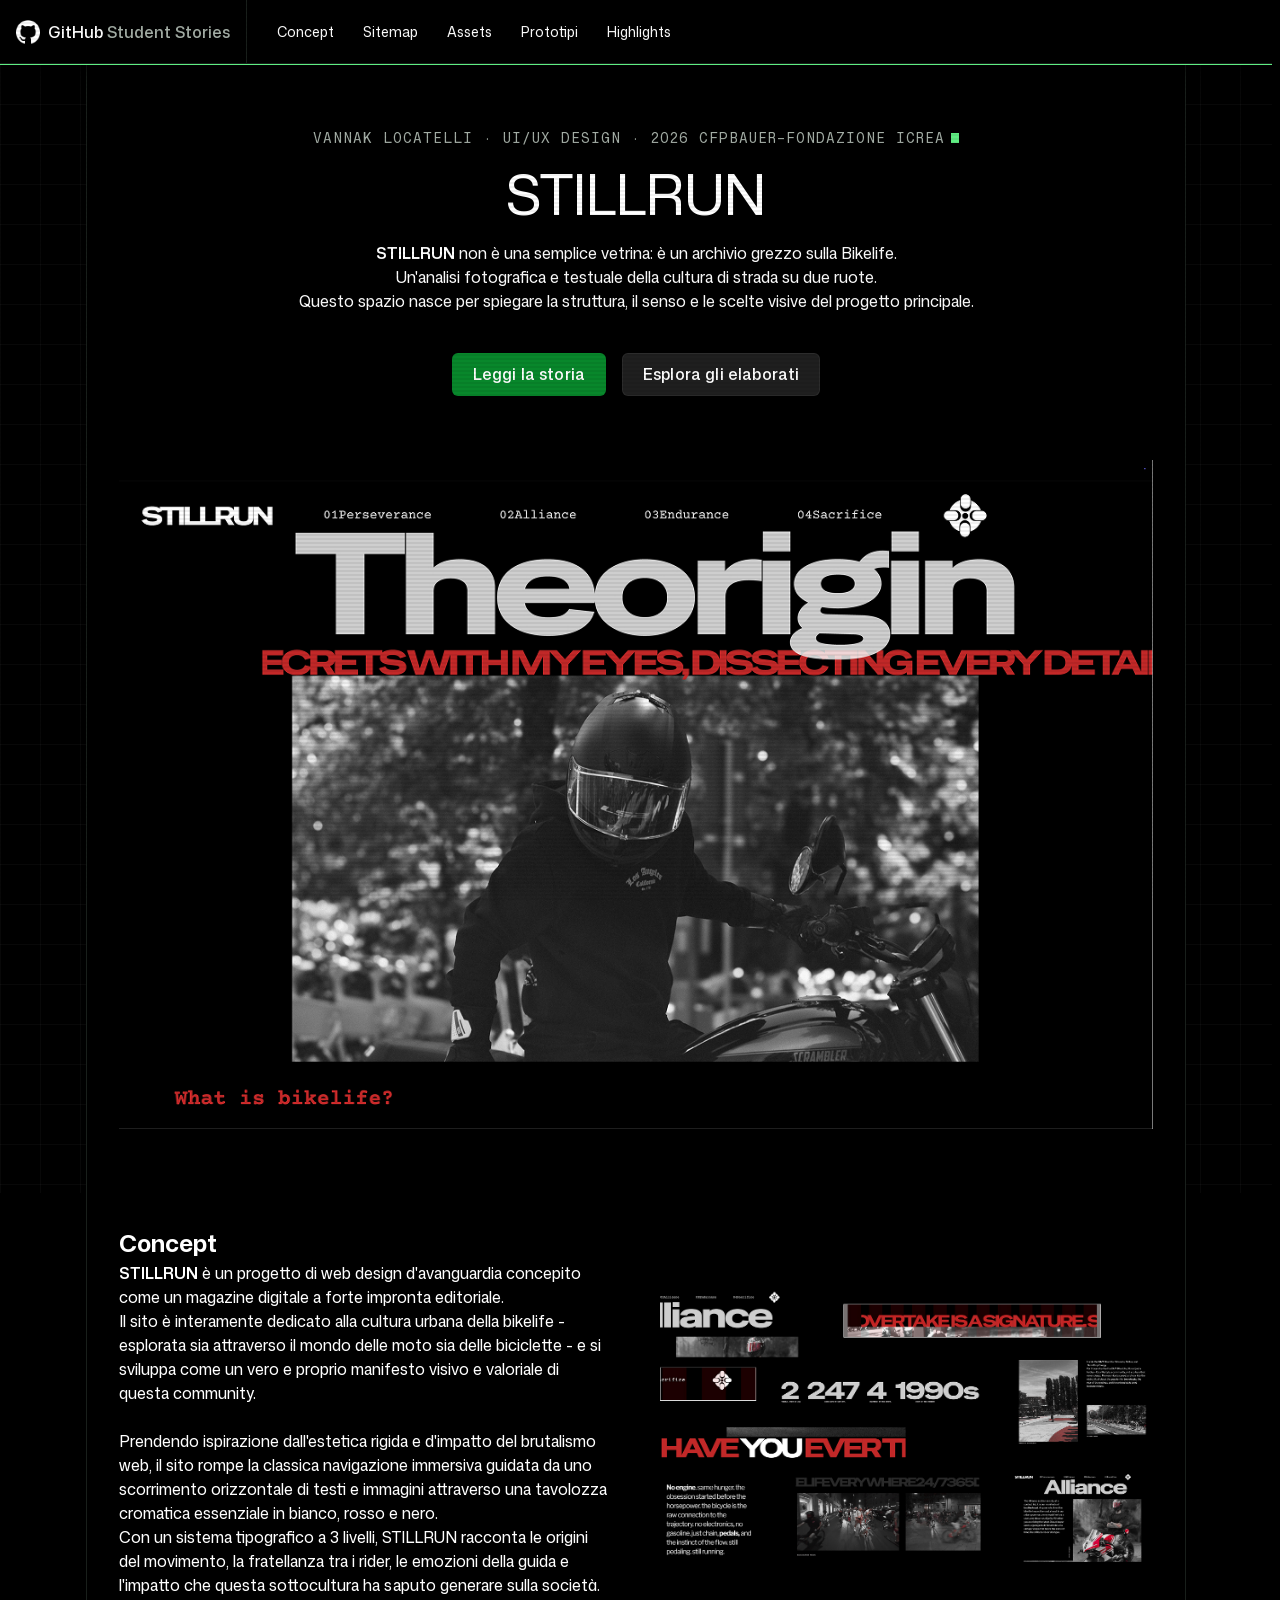
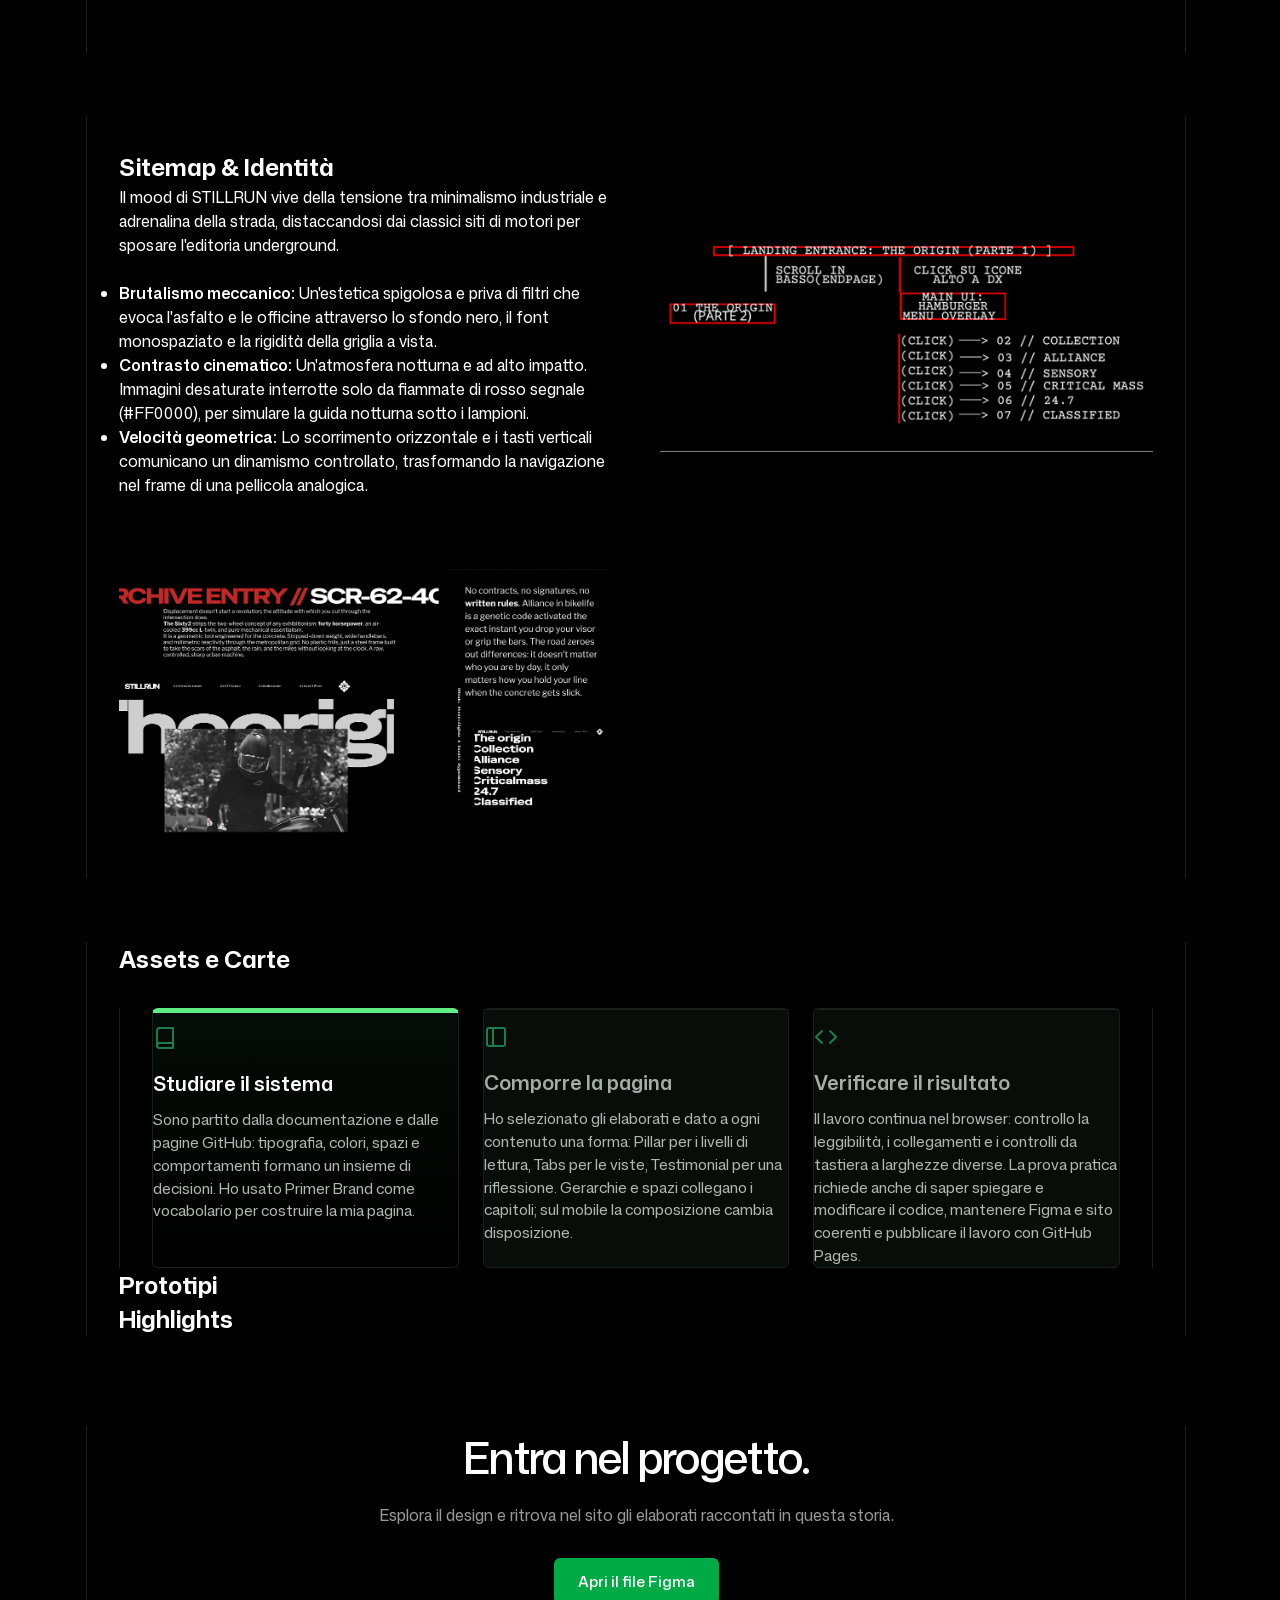
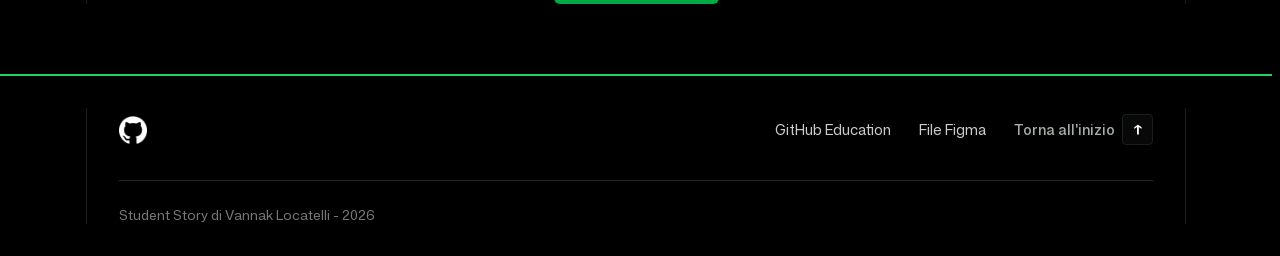
==== index.html @ e5fbf460 "14 ottobre 23:15" ====
<!doctype html>
<html lang="it">

<head>
  <meta charset="UTF-8" />
  <meta name="viewport" content="width=device-width, initial-scale=1" />
  <title>Prova Pratica Vannak Locatelli</title>
  <link rel="stylesheet" href="style.css">
  
  <!-- IL JS DEVE AVERE defer -->
  <script src="script.js" defer></script>
</head>

<body>
  <a class="skip-link" href="#top">Vai al contenuto</a>

  <header class="navigation">
    <div class="navigation-content">
      <div class="navigation-brand">
        <a class="navigation-logo" href="https://github.com/education" aria-label="GitHub Education">
          <span class="navigation-back-arrow" aria-hidden="true">‹</span>
          <img src="assets/images/github-white-icon.png.webp" width="24" height="24" alt="" />
        </a>
        <a class="navigation-title" href="#top">GitHub <span>Student Stories</span></a>
      </div>
      <div class="navigation-menu">
        <button class="navigation-toggle" type="button" aria-label="Menu dei capitoli" popovertarget="navigation-panel">
          <img class="navigation-icon navigation-icon-open" src="assets/images/menu.svg" width="16" height="16" alt="" aria-hidden="true" />
          <img class="navigation-icon navigation-icon-close" src="assets/images/close.svg" width="16" height="16" alt="" aria-hidden="true" />
          <span class="navigation-label">Menu dei capitoli</span>
        </button>
        <nav id="navigation-panel" class="navigation-panel" popover="auto" aria-label="Capitoli della storia">
          <ul class="navigation-list">
            <li><a href="#concept"><span>Concept</span></a></li>
            <li><a href="#sitemap"><span>Sitemap</span></a></li>
            <li><a href="#assets"><span>Assets</span></a></li>
            <li><a href="#prototipi"><span>Prototipi</span></a></li>
            <li><a href="#highlights"><span>Highlights</span></a></li>
          </ul>
        </nav>
      </div>
    </div>
  </header>

  <main id="top" tabindex="-1">
    
    <!-- HERO SECTION STILLRUN -->
    <section class="hero">
      <div class="hero-content container">
        <p class="eyebrow">
          Vannak Locatelli · UI/UX Design · 2026 CFPBAUER-FONDAZIONE ICREA
          <svg class="eyebrow-cursor" width="8" height="10" viewBox="0 0 8 10" fill="none" xmlns="http://www.w3.org/2000/svg">
            <rect width="8" height="10" fill="#5FED83" />
          </svg>
        </p>
        <h1 class="heading heading-size-1">STILLRUN</h1>
        
        <div class="hero-text">
          <p class="text text-size-200">
            <strong>STILLRUN</strong> non è una semplice vetrina: è un archivio grezzo sulla Bikelife.
          </p>
          <p class="text text-size-200">
            Un'analisi fotografica e testuale della cultura di strada su due ruote.
          </p>
          <p class="text text-size-200">
            Questo spazio nasce per spiegare la struttura, il senso e le scelte visive del progetto principale.
          </p>
        </div>

        <div class="button-group">
          <a href="#concept" class="button button-primary">Leggi la storia</a>
          <a href="#assets" class="button button-secondary">Esplora gli elaborati</a>
        </div>

        <img class="hero-image" src="assets/images/Screenshot 2026-09-30 alle 09.47.18 (2) 1.jpg" alt="screenshot desktop della home di STILLRUN">
      </div>
    </section>

    <!-- CAPITOLO 1: CONCEPT -->
    <section id="concept" class="chapters container">
      <div>
        <h2>Concept</h2>
        <p class="hero-text text text-size-150">
          <strong>STILLRUN</strong> è un progetto di web design d'avanguardia concepito come un magazine digitale a forte impronta editoriale.<br>
          Il sito è interamente dedicato alla cultura urbana della bikelife - esplorata sia attraverso il mondo delle moto sia delle biciclette - e si sviluppa come un vero e proprio manifesto visivo e valoriale di questa community.
        </p>
        <p class="hero-text text text-size-150">
          Prendendo ispirazione dall'estetica rigida e d'impatto del brutalismo web, il sito rompe la classica navigazione immersiva guidata da uno scorrimento orizzontale di testi e immagini attraverso una tavolozza cromatica essenziale in bianco, rosso e nero.<br>
          Con un sistema tipografico a 3 livelli, STILLRUN racconta le origini del movimento, la fratellanza tra i rider, le emozioni della guida e l'impatto che questa sottocultura ha saputo generare sulla società.
        </p>
      </div>
      <img class="hero-image" src="assets/images/Component 2.jpg" alt="Componente Concept">
    </section>

    <!-- CAPITOLO 2: SITEMAP -->
    <section id="sitemap" class="chapters container">
      <div>
        <h2>Sitemap & Identità</h2>
        <p class="hero-text text text-size-150">
          Il mood di STILLRUN vive della tensione tra minimalismo industriale e adrenalina della strada, distaccandosi dai classici siti di motori per sposare l'editoria underground.
        </p>
        
        <ul class="lista-punti hero-text text text-size-150">
          <li>
            <strong>Brutalismo meccanico:</strong> Un'estetica spigolosa e priva di filtri che evoca l'asfalto e le officine attraverso lo sfondo nero, il font monospaziato e la rigidità della griglia a vista.
          </li>
          <li>
            <strong>Contrasto cinematico:</strong> Un'atmosfera notturna e ad alto impatto. Immagini desaturate interrotte solo da fiammate di rosso segnale (#FF0000), per simulare la guida notturna sotto i lampioni.
          </li>
          <li>
            <strong>Velocità geometrica:</strong> Lo scorrimento orizzontale e i tasti verticali comunicano un dinamismo controllato, trasformando la navigazione nel frame di una pellicola analogica.
          </li>
        </ul>
      </div>
      <img class="hero-image" src="assets/images/Component 7 1.jpg" alt="Componente 7">
      <img class="hero-image" src="assets/images/Component 5.jpg" alt="Componente 5">
    </section>

    <!-- CAPITOLO 3: ASSETS -->
    <section id="assets" class="container">
      <h2>Assets e Carte</h2>
      <div class="cards-grid">
        
        <article class="card card-active">
          <div class="card-top-line"></div>
          <div class="card-icon">
            <svg width="24" height="24" viewBox="0 0 24 24" fill="none" stroke="currentColor" stroke-width="2" stroke-linecap="round" stroke-linejoin="round">
              <path d="M4 19.5A2.5 2.5 0 0 1 6.5 17H20"></path>
              <path d="M6.5 2H20v20H6.5A2.5 2.5 0 0 1 4 19.5v-15A2.5 2.5 0 0 1 6.5 2z"></path>
            </svg>
          </div>
          <h3 class="card-title">Studiare il sistema</h3>
          <p class="card-text">
            Sono partito dalla documentazione e dalle pagine GitHub: tipografia, colori, spazi e comportamenti formano un insieme di decisioni. Ho usato Primer Brand come vocabolario per costruire la mia pagina.
          </p>
        </article>

        <article class="card">
          <div class="card-top-line"></div>
          <div class="card-icon">
            <svg width="24" height="24" viewBox="0 0 24 24" fill="none" stroke="currentColor" stroke-width="2" stroke-linecap="round" stroke-linejoin="round">
              <rect x="3" y="3" width="18" height="18" rx="2" ry="2"></rect>
              <line x1="9" y1="3" x2="9" y2="21"></line>
            </svg>
          </div>
          <h3 class="card-title">Comporre la pagina</h3>
          <p class="card-text">
            Ho selezionato gli elaborati e dato a ogni contenuto una forma: Pillar per i livelli di lettura, Tabs per le viste, Testimonial per una riflessione. Gerarchie e spazi collegano i capitoli; sul mobile la composizione cambia disposizione.
          </p>
        </article>

        <article class="card">
          <div class="card-top-line"></div>
          <div class="card-icon">
            <svg width="24" height="24" viewBox="0 0 24 24" fill="none" stroke="currentColor" stroke-width="2" stroke-linecap="round" stroke-linejoin="round">
              <polyline points="16 18 22 12 16 6"></polyline>
              <polyline points="8 6 2 12 8 18"></polyline>
            </svg>
          </div>
          <h3 class="card-title">Verificare il risultato</h3>
          <p class="card-text">
            Il lavoro continua nel browser: controllo la leggibilità, i collegamenti e i controlli da tastiera a larghezze diverse. La prova pratica richiede anche di saper spiegare e modificare il codice, mantenere Figma e sito coerenti e pubblicare il lavoro con GitHub Pages.
          </p>
        </article>

      </div>
    </section>

    <!-- CAPITOLO 4: PROTOTIPI -->
    <section id="prototipi" class="container">
      <h2>Prototipi</h2>
    </section>

    <!-- CAPITOLO 5: HIGHLIGHTS -->
    <section id="highlights" class="container">
      <h2>Highlights</h2>
    </section>

  </main>

  <!-- FOOTER PERFETTAMENTE CHIUSO E ISOLATO -->
  <footer>
    <div class="footer-cta">
      <div class="container">
        <h2 class="footer-title">Entra nel progetto.</h2>
        <p class="footer-subtitle">
          Esplora il design e ritrova nel sito gli elaborati raccontati in questa storia.
        </p>
        <a href="https://www.figma.com/proto/sFlde48P5YhAInU2dSzeS0/MORGANTI-UX-UI?node-id=820-503&t=zGFscXm33Yujxi1F-1&scaling=scale-down-width&content-scaling=fixed&page-id=820%3A502" target="_blank" rel="noopener noreferrer" class="button-figma">Apri il file Figma</a>
      </div>
    </div>

    <div class="footer-bottom">
      <div class="container">
        <div class="footer-main-row">
          <div class="footer-brand">
            <a href="https://github.com/education" aria-label="GitHub Education">
              <img src="assets/images/github-white-icon.png.webp" width="28" height="28" alt="GitHub Logo" />
            </a>
          </div>
          
          <nav class="footer-nav" aria-label="Link del footer">
            <a href="https://github.com/education" class="footer-link">GitHub Education</a>
            <a href="https://www.figma.com/proto/sFlde48P5YhAInU2dSzeS0/MORGANTI-UX-UI" target="_blank" rel="noopener noreferrer" class="footer-link">File Figma</a>
            <a href="#top" class="footer-back-to-top">
              <span>Torna all'inizio</span>
              <span class="arrow-box" aria-hidden="true">↑</span>
            </a>
          </nav>
        </div>

        <div class="footer-credits">
          <p>Student Story di Vannak Locatelli - 2026</p>
        </div>
      </div>
    </div>
  </footer>

</body>

</html>
---- style.css ----
* {
   * {
  margin: 0;
  padding: 0;
  box-sizing: border-box;
}

/* 2. Sfondo nero a TUTTO lo schermo */
html, body {
  width: 100%;
  min-height: 100vh;
  background-color: #000000 !important;
  color: #ffffff;
  overflow-x: hidden;
}

/* 3. Centratura del blocco del sito */
.container, main, .site-wrapper {
  max-width: 1200px;
  width: 100%;
  margin-left: auto !important;
  margin-right: auto !important;
  padding-left: 1.5rem;
  padding-right: 1.5rem;
  background-color: #000000;
}
}

img {
    display: inline-block;
    max-width: 100%;
}

@font-face {
  font-family: "Mona Sans";
  src: url("assets/fonts/mona-sans.woff2") format("woff2");
  font-weight: 200 900;
  font-display: swap;
  font-feature-settings: "liga" 0;
}
@font-face {
  font-family: "Mona Sans Mono";
  src: url("assets/fonts/mona-sans-mono.woff2") format("woff2");
  font-weight: 200 900;
  font-display: swap;
  font-feature-settings: "liga" 0;
}

:root {
    --font-body: "Mona Sans";
    --font-mono: "Mona Sans Mono";
    --color-black: #000;
    --color-white: #fff;
    --color-muted: #A4AEA6;
    --color-border-muted: #191F1B;
    --color-cursor: #5FED83;
    --color-button-primary-bg: #08872B;
    --color-button-secondary-bg: rgba(255, 255, 255, 0.12);
    --color-button-secondary-border: rgba(255, 255, 255, 0.06);
    --color-focus: #3094ff;
    --container-width: 1280px;
    --spacing-64: 64px;
    --heading-1-font-size: 56px;
    --heading-1-line-height: 1.1;
    --eyebrow-font-size: 14px;
    --text-200-font-size: 16px;
    --text-200-line-height: 1.5;
    --text-100-font-size: 0.875em;
    --text-100-line-height: 1.5;
    --font-weight-medium: 500;
    --font-weight-semibold: 550;
    --border-width: 1px;
    --focus-outline-width: 0.25em;
    --focus-outline-offset: 0.125em;
    --radius-control: 0.375em;
    --radius-pill: 100em;
    --layer-navigation: 90;
    --layer-skip-link: 100;
}

@media (max-width: 640px) {
    :root {
        --heading-1-font-size: 36px;
    }
}

body {
    font-family: var(--font-body);
    -webkit-font-smoothing: antialiased;
}

.hero {
    --hero-text-max-width: 600px;
    --hero-content-gap: 1em;

    background: var(--color-black);
    color: var(--color-white);
    text-align: center;
}

.container {
    max-width: var(--container-width);
    margin-left: auto;
    margin-right: auto;
}

.hero-content {
    padding: var(--spacing-64);
    border-left: 1px solid var(--color-border-muted);
    border-right: 1px solid var(--color-border-muted);
    display: flex;
    flex-direction: column;
    align-items: center;
    gap: var(--hero-content-gap);
}

.eyebrow {
    font-size: var(--eyebrow-font-size);
    font-family: var(--font-mono);
    text-transform: uppercase;
    letter-spacing: 1px;
    color: var(--color-muted);
    display: flex;
    justify-content: center;
    align-items: center;
    gap: 0.42em;
}

.eyebrow-cursor rect {
    fill: var(--color-cursor);
}

.heading {
    font-weight: 400;
}

.heading-size-1 {
    font-size: var(--heading-1-font-size);
    line-height: var(--heading-1-line-height);
}

.text-size-200 {
    font-size: var(--text-200-font-size);
    line-height: var(--text-200-line-height);
}

.hero-text {
    max-width: var(--hero-text-max-width);
}

.button-group {
    display: flex;
    gap: 1em;
}

.hero-image {
    margin-top: calc(64px - var(--hero-content-gap));
}

.button {
    text-decoration: none;
    color: inherit;
    border: 1px solid;
    padding: 0.6em 1.25em;
    font-weight: 500;
    letter-spacing: 0.16px;
    border-radius: 0.375em;
    transition: background-color 300ms ease-in-out;
}

.button-primary {
    background-color: var(--color-button-primary-bg);
    border-color: transparent;
}

.button-primary:hover {
    background-color: color-mix(in srgb, var(--color-button-primary-bg),#000 16%);
}

.button-secondary {
     background-color: var(--color-button-secondary-bg);
     border-color: var(--color-button-secondary-border);
}

.button-secondary:hover {
    background-color: color-mix(in srgb, var(--color-button-secondary-bg),#fff 6%);
}

.button:focus-visible {
    outline: 4px solid var(--color-focus);
    outline-offset: 2px;
}

[hidden] {
    display: none !important;
}

.skip-link {
    --skip-link-offset-inline: 1em;
    --skip-link-offset-block: 0.5em;
    --skip-link-padding: 0.375em 1.25em;

    position: absolute;
    top: var(--skip-link-offset-block);
    left: var(--skip-link-offset-inline);
    z-index: var(--layer-skip-link);
    padding: var(--skip-link-padding);
    border-radius: var(--radius-control);
    background: var(--color-button-primary-bg);
    color: var(--color-white);
    transform: translateY(calc(-100% - var(--skip-link-offset-block)));
}

.skip-link:focus {
    transform: none;
    outline: var(--focus-outline-width) solid var(--color-focus);
    outline-offset: var(--focus-outline-offset);
}

.navigation {
    --navigation-height: 3.5em;
    --navigation-logo-size: 1.5em;
    --navigation-logo-margin-start: 1em;
    --navigation-logo-margin-end: 0.5em;
    --navigation-brand-padding-end: 1em;
    --navigation-back-arrow-font-size: 1.75em;
    --navigation-back-arrow-line-height: 1;
    --navigation-back-arrow-offset: -0.75em;
    --navigation-title-font-size: var(--text-100-font-size);
    --navigation-title-line-height: var(--text-100-line-height);
    --navigation-link-font-size: var(--text-100-font-size);
    --navigation-link-padding: 1em;
    --navigation-link-hover-background: #151D17;
    --navigation-toggle-font-size: 1em;
    --navigation-toggle-width: 3em;
    --navigation-toggle-padding: 0.25em 0.75em;
    --navigation-toggle-open-background: #090D0A;
    --navigation-icon-size: 1em;
    --navigation-reveal-duration: 0.5s;
    --navigation-reveal-easing: ease;
    --navigation-reveal-offset: -1.25em;

    position: relative;
    z-index: var(--layer-navigation);
    font-size: var(--text-200-font-size);
    line-height: var(--text-200-line-height);
    color: var(--color-white);
    background: var(--color-black);
    border-bottom: var(--border-width) solid var(--color-border-muted);
}

.navigation a {
    color: inherit;
}

.navigation a:focus-visible, .navigation button:focus-visible {
    outline: var(--focus-outline-width) solid var(--color-focus);
    outline-offset: var(--focus-outline-offset);
}

.navigation::after {
    content: "";
    position: absolute;
    top: calc(100% + var(--border-width));
    left: 0;
    right: 0;
    height: var(--border-width);
    background: var(--color-cursor);
    pointer-events: none;
}

.navigation-content {
    display: flex;
    flex-wrap: wrap;
}

.navigation-brand {
    display: flex;
    align-items: center;
    height: calc(var(--navigation-height) - var(--border-width));
    flex-shrink: 0;
}

.navigation-logo {
    display: flex;
    position: relative;
    margin-left: var(--navigation-logo-margin-start);
    margin-right: var(--navigation-logo-margin-end);
}

.navigation-logo img {
    display: block;
    width: var(--navigation-logo-size);
    height: var(--navigation-logo-size);
}

.navigation-back-arrow {
    position: absolute;
    top: 50%;
    left: var(--navigation-back-arrow-offset);
    transform: translateY(-50%);
    opacity: 0;
    color: var(--color-muted);
    font-size: var(--navigation-back-arrow-font-size);
    line-height: var(--navigation-back-arrow-line-height);
}

.navigation-logo:hover .navigation-back-arrow {
    opacity: 1;
}

.navigation-title {
    text-decoration: none;
    font-size: var(--navigation-title-font-size);
    font-weight: var(--font-weight-medium);
    line-height: var(--navigation-title-line-height);
}

.navigation-title span {
    color: var(--color-muted);
}

.navigation-menu {
    width: 100%;
}

.navigation-list {
    list-style: none;
    margin: 0;
    padding: 0;
}

.navigation-list a {
    display: flex;
    align-items: center;
    padding: var(--navigation-link-padding);
    font-size: var(--navigation-link-font-size);
    line-height: var(--text-100-line-height);
    text-decoration: none;
}

.navigation-list a:hover {
    color: var(--color-white);
}

/* Il layout "compatto" dipende se l'attributo popover è presente (su desktop viene rimosso via JS) */
.navigation:has(.navigation-panel[popover]) {
    height: var(--navigation-height);
}

.navigation:has(.navigation-panel[popover]) .navigation-content {
    height: 100%;
    flex-wrap: nowrap;
}

.navigation-menu:has(.navigation-panel[popover]) {
    width: auto;
    margin-left: auto;
}

.navigation-toggle {
    anchor-name: --navigation-toggle;
    display: flex;
    align-items: center;
    justify-content: center;
    width: var(--navigation-toggle-width);
    height: 100%;
    padding: var(--navigation-toggle-padding);
    font-family: inherit;
    font-size: var(--navigation-toggle-font-size);
    line-height: var(--text-100-line-height);
    cursor: pointer;
    border: 0;
    border-left: var(--border-width) solid var(--color-border-muted);
    background: transparent;
    color: var(--color-white);
}

.navigation-icon {
    display: block;
    width: var(--navigation-icon-size);
    height: var(--navigation-icon-size);
    flex-shrink: 0;
}

.navigation-icon-close {
    display: none;
}

.navigation-label {
    display: none;
}

.navigation-panel[popover] {
    position: fixed;
    position-anchor: --navigation-toggle;
    inset: auto;
    top: calc(anchor(bottom) + var(--border-width));
    left: 0;
    width: 100%;
    margin: 0;
    padding: 0;
    border: 0;
    color: var(--color-white);
    background: var(--color-black);
    max-height: calc(100dvh - var(--navigation-height));
    overflow-y: auto;
}

.navigation-menu:has(:popover-open) .navigation-toggle {
    background: var(--navigation-toggle-open-background);
}

.navigation-menu:has(:popover-open) .navigation-icon-open {
    display: none;
}

.navigation-menu:has(:popover-open) .navigation-icon-close {
    display: block;
}

.navigation-toggle:focus-visible {
    outline-offset: calc(-1 * var(--focus-outline-offset));
}

@media (prefers-reduced-motion: no-preference) {
    .navigation-panel:popover-open {
        animation: reveal var(--navigation-reveal-duration) var(--navigation-reveal-easing);
    }
    @keyframes reveal {
        from {
            opacity: 0;
            transform: translateY(var(--navigation-reveal-offset));
        }
        to {
            opacity: 1;
            transform: translateY(0);
        }
    }
}

/* Su tablet cambia il layout, ma il popover resta attivo */
@media (min-width: 48rem) {
    .navigation {
        --navigation-height: 4em;
        --navigation-title-font-size: 1em;
        --navigation-title-line-height: 1;
        --navigation-toggle-font-size: var(--text-100-font-size);
        --navigation-toggle-min-width: 6em;
        --navigation-toggle-gap: 0.5em;
        --navigation-list-gap: 0.0625em;
        --navigation-list-padding: 0.5em 1em;
        --navigation-link-min-height: 2.5em;
        --navigation-link-padding: 0.5em 0.75em;
    }
    .navigation-brand {
        padding-right: var(--navigation-brand-padding-end);
        border-right: var(--border-width) solid var(--color-border-muted);
    }
    .navigation-menu:has(.navigation-panel[popover]) {
        position: relative;
    }
    .navigation-toggle {
        width: max-content;
        min-width: var(--navigation-toggle-min-width);
        gap: var(--navigation-toggle-gap);
        border-right: var(--border-width) solid var(--color-border-muted);
        font-weight: var(--font-weight-semibold);
    }
    .navigation-label {
        display: inline;
        white-space: nowrap;
    }
    .navigation-panel[popover] {
        left: auto;
        right: anchor(right);
        width: anchor-size(width);
        border: var(--border-width) solid var(--color-border-muted);
        border-top: 0;
    }
    .navigation-list {
        display: grid;
        gap: var(--navigation-list-gap);
        padding: var(--navigation-list-padding);
    }
    .navigation-list a {
        min-height: var(--navigation-link-min-height);
        color: var(--color-muted);
        border-radius: var(--radius-control);
    }
    .navigation-list a:hover, .navigation-list a:focus-visible {
        background: var(--navigation-link-hover-background);
    }
}

/* Su desktop JS rimuove popover e gli elementi si dispongono in linea */
@media (min-width: 63.25rem) {
    .navigation {
        --navigation-inline-list-padding: 0 0 0 1em;
        --navigation-inline-link-padding: 0 0.25em;
        --navigation-inline-label-padding: 0.25em 0.75em;
    }
    .navigation-content {
        flex-wrap: nowrap;
        height: calc(var(--navigation-height) - var(--border-width));
    }
    .navigation-menu:has(.navigation-panel:not([popover])) {
        width: auto;
        margin-left: 0;
    }
    .navigation-panel:not([popover]) {
        position: static;
        height: 100%;
        border: 0;
        overflow: visible;
    }
    .navigation-panel:not([popover]) .navigation-list {
        display: flex;
        height: 100%;
        gap: 0;
        padding: var(--navigation-inline-list-padding);
    }
    .navigation-panel:not([popover]) .navigation-list a {
        height: 100%;
        padding: var(--navigation-inline-link-padding);
    }
    .navigation-panel:not([popover]) .navigation-list a span {
        padding: var(--navigation-inline-label-padding);
        border-radius: var(--radius-pill);
    }
    .navigation-panel:not([popover]) .navigation-list a:hover, .navigation-panel:not([popover]) .navigation-list a:focus-visible {
        background: transparent;
    }
    .navigation-panel:not([popover]) .navigation-list a:hover span {
        background: var(--navigation-link-hover-background);
    }
    .navigation-panel:not([popover]) .navigation-list a:focus-visible {
        outline: none;
    }
    .navigation-panel:not([popover]) .navigation-list a:focus-visible span {
        outline: var(--focus-outline-width) solid var(--color-focus);
        outline-offset: var(--focus-outline-offset);
    }
}

/* Destinazioni provvisorie dei link, da completare/sostituire in base al vostro case study */
.chapters {
    --chapters-padding: 2em 1.5em;
    --chapters-section-min-height: 65vh;
    --chapters-section-padding-top: 2em;

    padding: var(--chapters-padding);
    color: var(--color-white);
    background: var(--color-black);
    line-height: var(--text-200-line-height);
}

.chapters section {
    min-height: var(--chapters-section-min-height);
    padding-top: var(--chapters-section-padding-top);
    border-top: var(--border-width) solid var(--color-border-muted);
}

.chapters a {
    color: inherit;
}

.footer-cta {
  background-color: #000000; /* Nero puro */
  text-align: center;
  padding: 90px 20px 70px 20px;
}

.footer-title {
  font-size: 2.75rem;
  font-weight: 500;
  color: #ffffff;
  margin: 0 0 16px 0;
  letter-spacing: -0.02em;
}

.footer-subtitle {
  font-size: 1rem;
  color: #999999;
  margin: 0 0 32px 0;
}

/* Bottone Verde Figma */
.button-figma {
  display: inline-block;
  background-color: #00aa45; /* Verde GitHub/Figma */
  color: #ffffff;
  padding: 12px 24px;
  border-radius: 6px;
  text-decoration: none;
  font-size: 0.95rem;
  font-weight: 500;
  transition: background-color 0.2s ease;
}

.button-figma:hover {
  background-color: #00c853;
}


/* --- PARTE INFERIORE (Sfondo Grigio Antracite) --- */
.footer-bottom {
  background-color: #121614; /* Grigio scuro antracite come nell'immagine */
  border-top: 2px solid #23d160; /* Sottile linea verde brillante in cima */
  padding: 32px 0;
}

/* Riga principale con Logo e Link */
.footer-main-row {
  display: flex;
  justify-content: space-between;
  align-items: center;
  padding-bottom: 28px;
}

.footer-brand img {
  display: block;
  filter: brightness(0) invert(1); /* Rende il logo GitHub bianco */
}

.footer-nav {
  display: flex;
  align-items: center;
  gap: 28px;
}

.footer-link {
  color: #cccccc;
  text-decoration: none;
  font-size: 0.9rem;
  transition: color 0.2s ease;
}

.footer-link:hover {
  color: #ffffff;
}

/* Tasto Torna all'inizio con riquadro freccia */
.footer-back-to-top {
  display: flex;
  align-items: center;
  gap: 10px;
  color: #ffffff;
  text-decoration: none;
  font-size: 0.9rem;
  font-weight: 500;
}

.arrow-box {
  display: inline-flex;
  align-items: center;
  justify-content: center;
  width: 36px;
  height: 36px;
  border: 1px solid #2a302c;
  border-radius: 6px;
  background-color: rgba(255, 255, 255, 0.03);
  color: #ffffff;
  font-size: 1.1rem;
  transition: border-color 0.2s ease, color 0.2s ease;
}

.footer-back-to-top:hover .arrow-box {
  border-color: #23d160;
  color: #23d160;
}

/* Linea divisoria e crediti */
.footer-credits {
  border-top: 1px solid #222825; /* Linea divisoria scura */
  padding-top: 24px;
}

.footer-credits p {
  margin: 0;
  color: #777777;
  font-size: 0.85rem;
}

.cards-section {
  max-width: 1158px;
  min-height: 251px;
  margin: 60px auto;
  padding: 0 20px;
  box-sizing: border-box;
}

.cards-grid {
  display: grid;
  grid-template-columns: repeat(3, 1fr);
  gap: 40px;
  height: 100%;
}

.card {
  display: flex;
  flex-direction: column;
  position: relative;
  background-color: transparent;
  padding-top: 16px;
}

.card-top-line {
  position: absolute;
  top: 0;
  left: 0;
  right: 0;
  height: 1px;
  background-color: #e1e4e8;
}

.card-active .card-top-line {
  height: 3px;
  background-color: #1b7c4d;
}

.card-icon {
  color: #1b7c4d;
  margin-bottom: 20px;
  display: flex;
  align-items: center;
}

.card-title {
  font-size: 1.25rem;
  font-weight: 600;
  color: #24292e;
  margin: 0 0 12px 0;
  line-height: 1.3;
}

.card:not(.card-active) .card-title {
  color: #586069;
}

.card-text {
  font-size: 0.95rem;
  line-height: 1.5;
  color: #6a737d;
  margin: 0;
}

@media (max-width: 850px) {
  .cards-grid {
    grid-template-columns: 1fr;
    gap: 32px;
  }
}

/* 1. Transizioni fluide su bottoni, schede e link */
.button, 
.button-primary, 
.button-secondary, 
.button-figma, 
.card, 
.footer-back-to-top, 
.navigation-list a {
  transition: transform 0.25s cubic-bezier(0.16, 1, 0.3, 1),
              background-color 0.25s ease,
              border-color 0.25s ease,
              box-shadow 0.25s ease !important;
}

/* 2. Hover sui Pulsanti (Sollevamento leggero + bagliore moderno) */
.button:hover, 
.button-figma:hover {
  transform: translateY(-2px) scale(1.02);
  box-shadow: 0 8px 20px rgba(95, 237, 131, 0.25) !important;
}

.button-primary:hover, 
.button-figma:hover {
  background-color: #0aa636 !important;
}

.button-secondary:hover {
  background-color: rgba(255, 255, 255, 0.2) !important;
  border-color: rgba(255, 255, 255, 0.4) !important;
}

/* 3. Hover sulle Schede / Cards (Card Lift + Bordo Luminoso) */
.card:hover {
  transform: translateY(-4px);
  border-color: rgba(95, 237, 131, 0.4) !important;
  box-shadow: 0 12px 30px rgba(0, 0, 0, 0.6) !important;
}

/* 4. Hover sui Link e sulla freccia "Torna su" */
.footer-link:hover, 
.navigation-list a:hover {
  color: #5FED83 !important;
}

.footer-back-to-top:hover .arrow-box {
  border-color: #5FED83 !important;
  color: #5FED83 !important;
  transform: translateY(-2px);
}

/* 5. Feedback di Pressione al Click (Sensazione Tattile iOS) */
.button:active, 
.button-figma:active, 
.card:active {
  transform: translateY(0) scale(0.98) !important;
}
/* 1. Azzera i bordi e i margini su tutti i contenitori principali */
.container, 
.hero-content, 
.chapters, 
.chapters.container, 
.cards-section, 
.cards-grid, 
.footer-cta, 
.footer-bottom, 
.footer-main-row, 
main, 
section {
  width: 100% !important;
  max-width: 100% !important;
  padding-left: 0 !important;
  padding-right: 0 !important;
  margin-left: 0 !important;
  margin-right: 0 !important;
  border-left: none !important;
  border-right: none !important;
  box-sizing: border-box !important;
}

/* RIMOZIONE BORDI VERTICALI E ALLARGAMENTO CONTENUTO */
.hero-content {
  border-left: none !important;
  border-right: none !important;
  padding-left: 0 !important;
  padding-right: 0 !important;
}

.container {
  max-width: 100% !important;
  padding-left: 0 !important;
  padding-right: 0 !important;
}

/* Fa occupare a tutte le immagini l'intera ampiezza dello schermo */
.hero-image, 
.chapters img {
  width: 100% !important;
  max-width: 100% !important;
  display: block;
}

.hero-content,
.container,
.chapters,
.chapters.container,
.cards-section,
.cards-grid,
.footer-cta .container,
.footer-bottom .container {
  max-width: 1100px !important; /* Stessa ampiezza per tutte le sezioni */
  width: 100% !important;
  margin-left: auto !important;
  margin-right: auto !important;
  border-left: 1px solid var(--color-border-muted, #191F1B) !important;
  border-right: 1px solid var(--color-border-muted, #191F1B) !important;
  padding-left: 2rem !important;
  padding-right: 2rem !important;
  box-sizing: border-box !important;
}

/* 2. Assicura che immagini e banner riempiano perfettamente la scatola di 1100px */
.hero-image,
.chapters img,
.chapter-block img,
.cards-section img {
  width: 100% !important;
  max-width: 100% !important;
  height: auto !important;
  display: block !important;
}

/* 3. La griglia delle 3 schede si adatta alla nuova larghezza di 1100px */
.cards-grid {
  display: grid !important;
  grid-template-columns: repeat(auto-fit, minmax(280px, 1fr)) !important;
  gap: 24px !important;
}

/* 4. Gli sfondi esterni dell'header e del footer continuano a coprire da bordo a bordo */
.navigation,
.footer-cta,
.footer-bottom {
  width: 100% !important;
  max-width: 100% !important;
  background-color: #000000;
}

html {
  scroll-behavior: smooth;
}


.hero-text, 
.chapter-block p,
.chapter-block .lista-punti {
  max-width: 750px !important;
  width: 100%;
  margin-bottom: 1.5rem;
  line-height: 1.5;
}
.card-title {
  color: #ffffff !important; /* Testo bianco puro per il titolo della card */
}

.card:not(.card-active) .card-title {
  color: var(--color-muted, #A4AEA6) !important; /* Usa il grigio chiaro delle variabili */
}

.card-text {
  color: #b0b8b2 !important; /* Grigio morbido ma ad alto contrasto per la leggibilità */
}

.card-top-line {
  background-color: var(--color-border-muted, #191F1B) !important;
}

.card-active .card-top-line {
  background-color: var(--color-cursor, #5FED83) !important; /* Riprende il verde cursore del brand */
}



:root {
  --color-cursor: #5FED83;
  --color-border-muted: #191F1B;
  --navigation-height: 3.5em;
  --layer-navigation: 90;
}

/* 2. Linea decorativa verde fluo sotto l'header */
.navigation::after {
  content: "";
  position: absolute;
  top: calc(100% + 1px);
  left: 0;
  right: 0;
  height: 1px;
  background: var(--color-cursor);
  pointer-events: none;
}

/* 3. Gestione icone Apri/Chiudi nel pulsante Mobile (:has) */
.navigation-menu:has(:popover-open) .navigation-icon-open {
  display: none !important;
}

.navigation-menu:has(:popover-open) .navigation-icon-close {
  display: block !important;
}

.navigation-toggle {
  display: flex;
  align-items: center;
  justify-content: center;
  cursor: pointer;
}

/* 4. LAYOUT DESKTOP (Quando JS rimuove l'attributo popover) */
@media (min-width: 1000px) {
  .navigation-content {
    flex-wrap: nowrap !important;
    height: calc(var(--navigation-height) - 1px);
  }

  /* Quando il popover viene rimosso su desktop */
  .navigation-menu:has(.navigation-panel:not([popover])) {
    width: auto !important;
    margin-left: 0 !important;
  }

  .navigation-panel:not([popover]) {
    position: static !important;
    height: 100% !important;
    border: 0 !important;
    overflow: visible !important;
    background: transparent !important;
  }

  .navigation-panel:not([popover]) .navigation-list {
    display: flex !important;
    flex-direction: row !important;
    align-items: center !important;
    height: 100% !important;
    gap: 0 !important;
    padding: 0 0 0 1em !important;
    margin: 0 !important;
    list-style: none !important;
    border-left: 1px solid var(--color-border-muted) !important; /* Linea sottile verticale a sinistra */
  }

  .navigation-panel:not([popover]) .navigation-list a {
    display: flex !important;
    align-items: center !important;
    height: 100% !important;
    padding: 0 0.25em !important;
    color: #e6edf3 !important;
    text-decoration: none !important;
    white-space: nowrap !important;
  }

  .navigation-panel:not([popover]) .navigation-list a span {
    padding: 0.25em 0.75em !important;
    border-radius: 100em !important;
  }

  .navigation-panel:not([popover]) .navigation-list a:hover span {
    background: #151D17 !important;
    color: #2ea043 !important; /* Verde al passaggio del mouse */
  }
}

@media (min-width: 1000px) {
  /* 1. Nasconde il pulsante toggle del menu */
  .navigation-toggle {
    display: none !important;
  }

  /* 2. Dispone il contenitore in orizzontale */
  .navigation-menu:has(.navigation-panel:not([popover])) {
    width: auto !important;
    margin-left: 0 !important;
  }

  /* 3. Ripristina il pannello come blocco fisso anziché popover */
  .navigation-panel:not([popover]) {
    position: static !important;
    height: 100% !important;
    border: 0 !important;
    overflow: visible !important;
    background: transparent !important;
    transform: none !important;
  }

  /* 4. Mette la lista in riga orizzontale con bordo verticale a sinistra */
  .navigation-panel:not([popover]) .navigation-list {
    display: flex !important;
    flex-direction: row !important;
    align-items: center !important;
    height: 100% !important;
    gap: 0 !important;
    padding: 0 0 0 1em !important;
    margin: 0 !important;
    list-style: none !important;
    border-left: 1px solid var(--color-border-muted) !important;
  }

  .navigation-panel:not([popover]) .navigation-list a {
    display: flex !important;
    align-items: center !important;
    height: 100% !important;
    padding: 0 0.25em !important;
    color: var(--color-white) !important;
    text-decoration: none !important;
    white-space: nowrap !important;
  }

  .navigation-panel:not([popover]) .navigation-list a span {
    padding: 0.25em 0.75em !important;
    border-radius: var(--radius-pill) !important;
  }

  .navigation-panel:not([popover]) .navigation-list a:hover span {
    background: var(--navigation-link-hover-background) !important;
    color: var(--color-cursor) !important;
  }
}

@media (min-width: 1000px) {
  /* Nasconde il pulsante del menu mobile quando sei su PC */
  .navigation-toggle {
    display: none !important;
  }

  /* Mostra il pannello orizzontale dei link quando non ha popover */
  .navigation-panel:not([popover]) {
    display: flex !important;
    position: static !important;
    height: 100% !important;
    border: 0 !important;
    background: transparent !important;
    overflow: visible !important;
  }

  .navigation-panel:not([popover]) .navigation-list {
    display: flex !important;
    flex-direction: row !important;
    align-items: center !important;
    height: 100% !important;
    gap: 0 !important;
    margin: 0 !important;
    padding: 0 0 0 1em !important;
    list-style: none !important;
    border-left: var(--border-width) solid var(--color-border-muted) !important;
  }

  .navigation-panel:not([popover]) .navigation-list a {
    display: flex !important;
    align-items: center !important;
    height: 100% !important;
    padding: 0 0.25em !important;
    color: var(--color-white) !important;
    text-decoration: none !important;
  }

  .navigation-panel:not([popover]) .navigation-list a span {
    padding: 0.25em 0.75em !important;
    border-radius: var(--radius-pill) !important;
  }

  .navigation-panel:not([popover]) .navigation-list a:hover span {
    background: var(--navigation-link-hover-background) !important;
    color: var(--color-cursor) !important;
  }
}


@media (min-width: 1000px) {
  /* 1. Nasconde il pulsante del menu mobile */
  .navigation-toggle {
    display: none !important;
  }

  /* 2. Mostra e dispone la striscia dei capitoli in orizzontale */
  #navigation-panel,
  .navigation-panel {
    display: flex !important;
    position: static !important;
    height: 100% !important;
    background: transparent !important;
    border: 0 !important;
    overflow: visible !important;
    margin: 0 !important;
    padding: 0 !important;
  }

  .navigation-list {
    display: flex !important;
    flex-direction: row !important;
    align-items: center !important;
    height: 100% !important;
    margin: 0 !important;
    padding-left: 1em !important;
    list-style: none !important;
  }

  .navigation-list li {
    display: flex !important;
    align-items: center !important;
    height: 100% !important;
  }

  .navigation-list a {
    display: flex !important;
    align-items: center !important;
    height: 100% !important;
    padding: 0 0.25em !important;
    color: #fff !important;
    text-decoration: none !important;
    font-size: 0.875em !important;
    white-space: nowrap !important;
  }

  .navigation-list a span {
    padding: 0.25em 0.75em !important;
    border-radius: 100em !important;
  }

  .navigation-list a:hover span {
    background: #151D17 !important;
    color: #5FED83 !important; /* Verde fluo al passaggio del mouse */
  }
}

@media (min-width: 1000px) {
  /* Annulla la spinta verso destra */
  .navigation-content {
    justify-content: flex-start !important;
  }

  .navigation-menu {
    margin-left: 0 !important;
    margin-right: auto !important;
    justify-content: flex-start !important;
    width: auto !important;
  }

  /* Assicura che la lista parta subito dopo la linea verticale del brand */
  .navigation-panel:not([popover]) .navigation-list {
    justify-content: flex-start !important;
    padding-left: 1em !important;
    margin: 0 !important;
  }
}
.navigation-list a span {
  transition: background-color 0.2s ease, color 0.2s ease;
}
.card {
  transition: transform 0.25s ease, border-color 0.25s ease, box-shadow 0.25s ease;
  border: 1px solid var(--color-border-muted, #191F1B);
  background: #090D0A;
  border-radius: 6px;
}

.card:hover {
  transform: translateY(-4px);
  border-color: var(--color-cursor, #5FED83);
  box-shadow: 0 8px 20px rgba(95, 237, 131, 0.08);
}

::-webkit-scrollbar {
  width: 8px;
}

::-webkit-scrollbar-track {
  background: #000;
}

::-webkit-scrollbar-thumb {
  background: #191F1B;
  border-radius: 4px;
}

::-webkit-scrollbar-thumb:hover {
  background: #5FED83;
}
::selection {
  background: #5FED83;
  color: #000;
}

/* Stile per i badge o parole chiave */
strong {
  color: #fff;
  font-weight: 600;
}
.card-active {
  border-top: 2px solid var(--color-cursor, #5FED83) !important;
  background: linear-gradient(180deg, rgba(95, 237, 131, 0.05) 0%, rgba(0, 0, 0, 0) 100%);
}

/* Effetto di luce morbida sotto l'Header */
.navigation {
  box-shadow: 0 4px 20px rgba(0, 0, 0, 0.8);
}

.footer-back-to-top {
  display: flex;
  align-items: center;
  gap: 0.5em;
  color: var(--color-muted, #A4AEA6);
  text-decoration: none;
  transition: color 0.2s ease;
}

.footer-back-to-top:hover {
  color: var(--color-cursor, #5FED83);
}

.footer-back-to-top:hover .arrow-box {
  transform: translateY(-3px);
}

.arrow-box {
  display: inline-flex;
  align-items: center;
  justify-content: center;
  width: 1.75em;
  height: 1.75em;
  border: 1px solid var(--color-border-muted, #191F1B);
  border-radius: 4px;
  transition: transform 0.2s ease, border-color 0.2s ease;
}

.footer-back-to-top:hover .arrow-box {
  border-color: var(--color-cursor, #5FED83);
}

section[id] {
  scroll-margin-top: 5rem;
}

.cards-grid {
  display: grid;
  grid-template-columns: repeat(auto-fit, minmax(280px, 1fr));
  gap: 1.5rem;
  margin-top: 2rem;
}

@media (min-width: 768px) {
  .chapters {
    display: grid;
    grid-template-columns: 1fr 1fr;
    gap: 3rem;
    align-items: center;
    margin-bottom: 4rem;
  }
}





.hero {
  background-image: 
    linear-gradient(to right, rgba(255, 255, 255, 0.03) 1px, transparent 1px),
    linear-gradient(to bottom, rgba(255, 255, 255, 0.03) 1px, transparent 1px);
  background-size: 40px 40px;
}

/* 2. Effetto "Scanline" Retrò/Cyber su tutta la pagina */
body::before {
  content: "";
  position: fixed;
  top: 0;
  left: 0;
  width: 100vw;
  height: 100vh;
  background: linear-gradient(
    rgba(18, 16, 16, 0) 50%, 
    rgba(0, 0, 0, 0.15) 50%
  );
  background-size: 100% 4px;
  z-index: 999;
  pointer-events: none;
  opacity: 0.4;
}

/* 3. Indicatore di Sezione "Active" nel Menu (Sottolineatura Verde) */
.navigation-list a {
  position: relative;
}

.navigation-list a::after {
  content: "";
  position: absolute;
  bottom: 0;
  left: 50%;
  width: 0;
  height: 2px;
  background-color: var(--color-cursor, #5FED83);
  transition: width 0.3s ease, left 0.3s ease;
}

.navigation-list a:hover::after {
  width: 80%;
  left: 10%;
}

/* 4. Effetto Ingrandimento / Spotlight sui Titoli H2 dei Capitoli */
.chapter-content h2, 
section h2 {
  position: relative;
  display: inline-block;
  transition: color 0.3s ease;
}

.chapter-content h2:hover, 
section h2:hover {
  color: var(--color-cursor, #5FED83);
}

/* 5. Transizione Smooth per lo Scroll della Pagina */
html {
  scroll-behavior: smooth;
}

/* 6. Animazione Pulse/Blink sul Cursore dell'Eyebrow */
.eyebrow-cursor {
  animation: blink 1.2s infinite;
}

@keyframes blink {
  0%, 100% { opacity: 1; }
  50% { opacity: 0.2; }
}

body {
  -webkit-font-smoothing: antialiased;
  -moz-osx-font-smoothing: grayscale;
  text-rendering: optimizeLegibility;
}

/* 2. Feedback visivo quasi impercettibile al click sui link del menu */
.navigation-list a {
  transition: opacity 0.15s ease, transform 0.15s ease;
}

.navigation-list a:active {
  opacity: 0.7;
  transform: scale(0.98);
}

/* 3. Transizione morbida sul cambio di colore delle icone/loghi */
.navigation-logo img,
.navigation-icon {
  transition: opacity 0.2s ease, filter 0.2s ease;
}

.navigation-logo:hover img {
  opacity: 0.85;
}

/* 4. Tocco di raffinatezza per la prima riga dei testi dei capitoli */
.chapter-content p {
  color: #c5cdc7; /* Un grigio leggermente più morbido del bianco puro per facilitare la lettura */
  line-height: 1.65;
}

.chapter-content p strong {
  color: #ffffff; /* Fa risaltare solo le parole in grassetto */
}

/* 5. Transizione fluida sul bordo dei contenitori/card quando si scorre o si passa il mouse */
.card,
.chapter-media {
  transition: border-color 0.3s ease-in-out;
}

/* 6. Evita che le immagini e gli elementi interattivi vengano selezionati per sbaglio trascinando il mouse */
.navigation,
.hero-image,
.chapter-media img,
button {
  user-select: none;
  -webkit-user-select: none;
}

/* 1. Transizione morbida sul cambio di stato dei link (evita scatti di colore) */
a, button {
  transition: color 0.2s cubic-bezier(0.16, 1, 0.3, 1), 
              background-color 0.2s cubic-bezier(0.16, 1, 0.3, 1), 
              border-color 0.2s cubic-bezier(0.16, 1, 0.3, 1);
}

/* 2. Riduzione dell'affaticamento visivo sui bordi scuri */
hr, .border-muted {
  border-color: rgba(255, 255, 255, 0.08) !important;
}

/* 3. Rimozione del rettangolo blu/arancione di focus predefinito del browser sui click (mantiene l'accessibilità) */
:focus-visible {
  outline: 2px solid var(--color-cursor, #5FED83) !important;
  outline-offset: 3px !important;
}

:focus:not(:focus-visible) {
  outline: none !important;
}

/* 4. Effetto bilanciato sui titoli lungo più righe per evitare parole isolate (Orphans) */
h1, h2, h3, h4 {
  text-wrap: balance;
}

/* 5. Prevenzione dello scatto della pagina quando compaiono/scompaiono le scrollbar */
html {
  scrollbar-gutter: stable;
}

/* 6. Resa cromatica ideale per immagini scure in dark mode */
img {
  max-width: 100%;
  height: auto;
  font-style: italic;
  background-repeat: no-repeat;
  background-size: cover;
  shape-margin: 0.75rem;
}



/* 1. Riduce i movimenti per chi ha l'impostazione "Reduce Motion" attiva sul sistema operativo */
@media (prefers-reduced-motion: reduce) {
  *, ::before, ::after {
    animation-duration: 0.01ms !important;
    animation-iteration-count: 1 !important;
    transition-duration: 0.01ms !important;
    scroll-behavior: auto !important;
  }
}

/* 2. Ottimizza la resa dei font durante il caricamento evitando salti di layout (CLS) */
body {
  font-display: swap;
  font-synthesis: none;
}

/* 3. Aumenta la superficie di contatto cliccabile sui bottoni/iconcine piccole per mobile */
button, 
.navigation-toggle,
.footer-back-to-top {
  min-width: 44px;
  min-height: 44px;
}

/* 4. Mantiene gli spezzamenti di testo leggibili evitando trattini errati nei titoli */
h1, h2, h3, h4, p {
  hyphens: manual;
  overflow-wrap: break-word;
}

/* 5. Previene la comparsa imprevista dell'evidenziazione blu al tocco prolungato da smartphone */
* {
  -webkit-touch-callout: none;
}
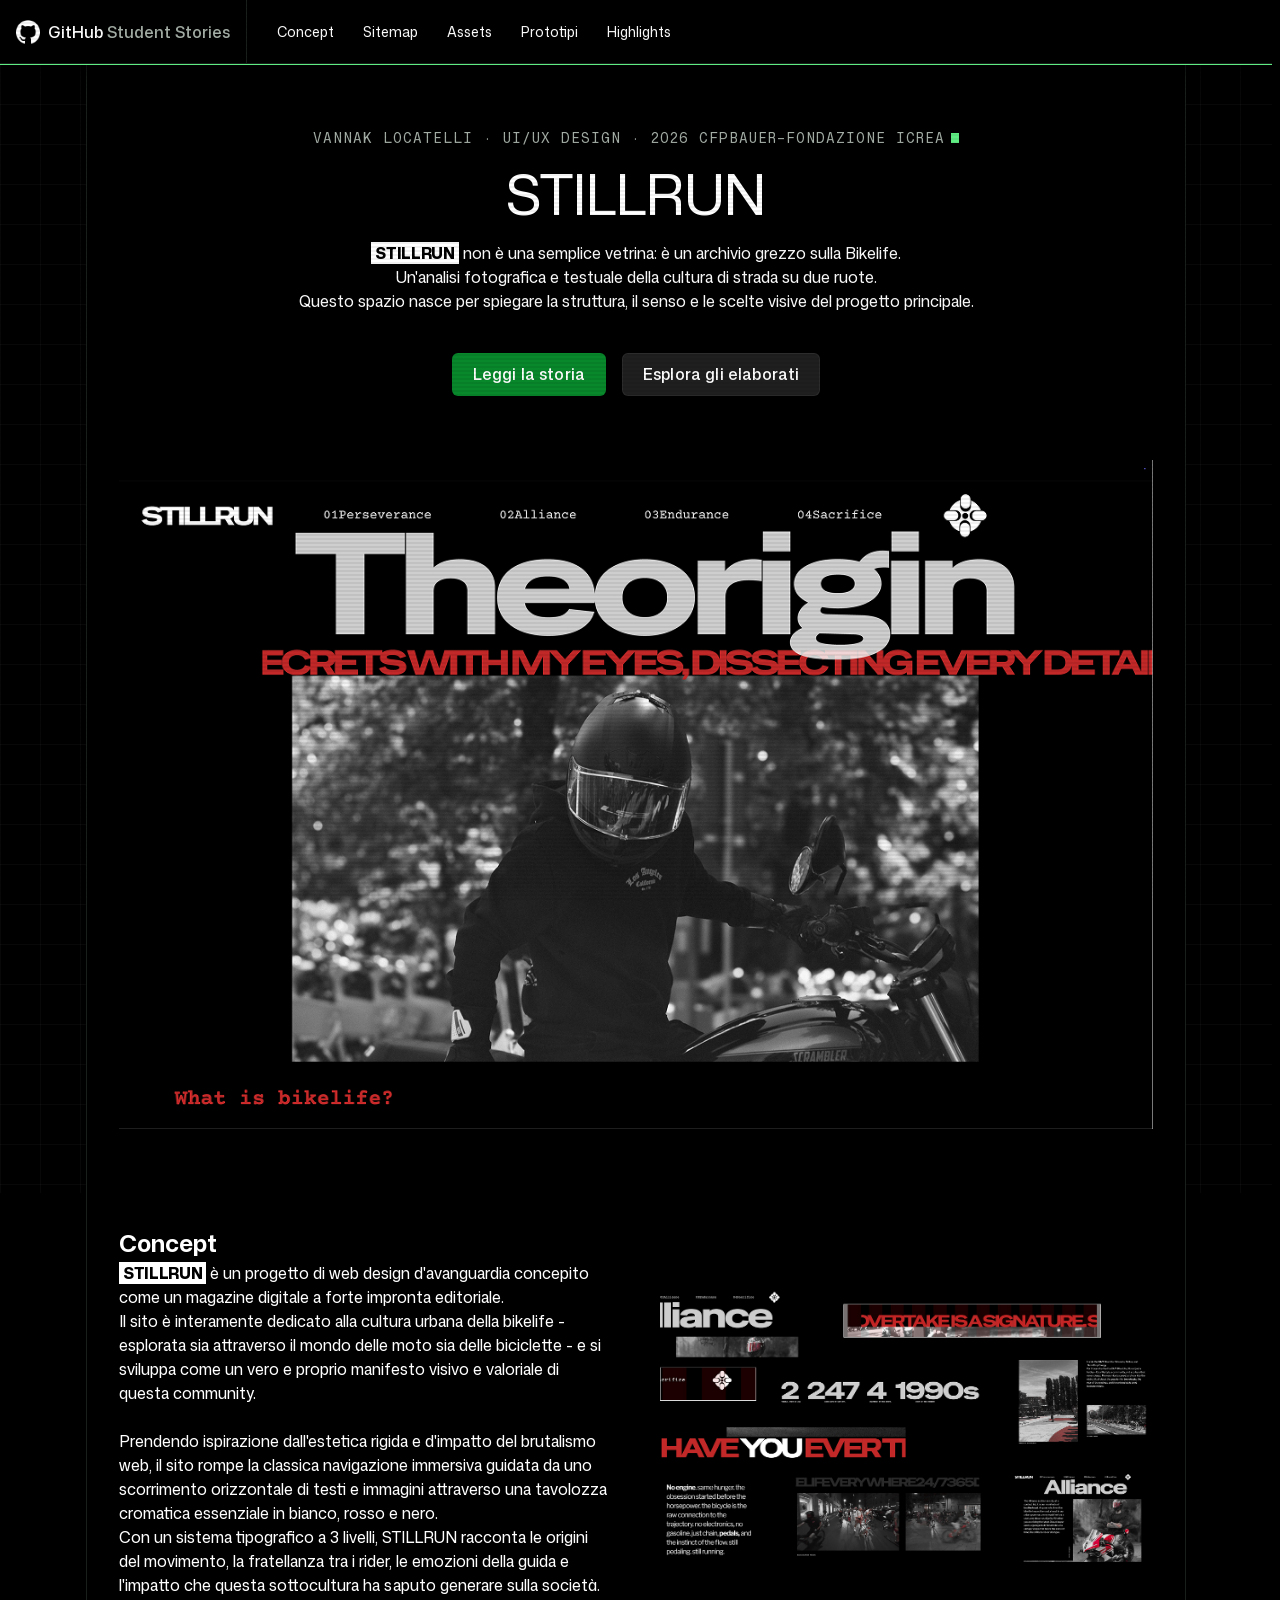
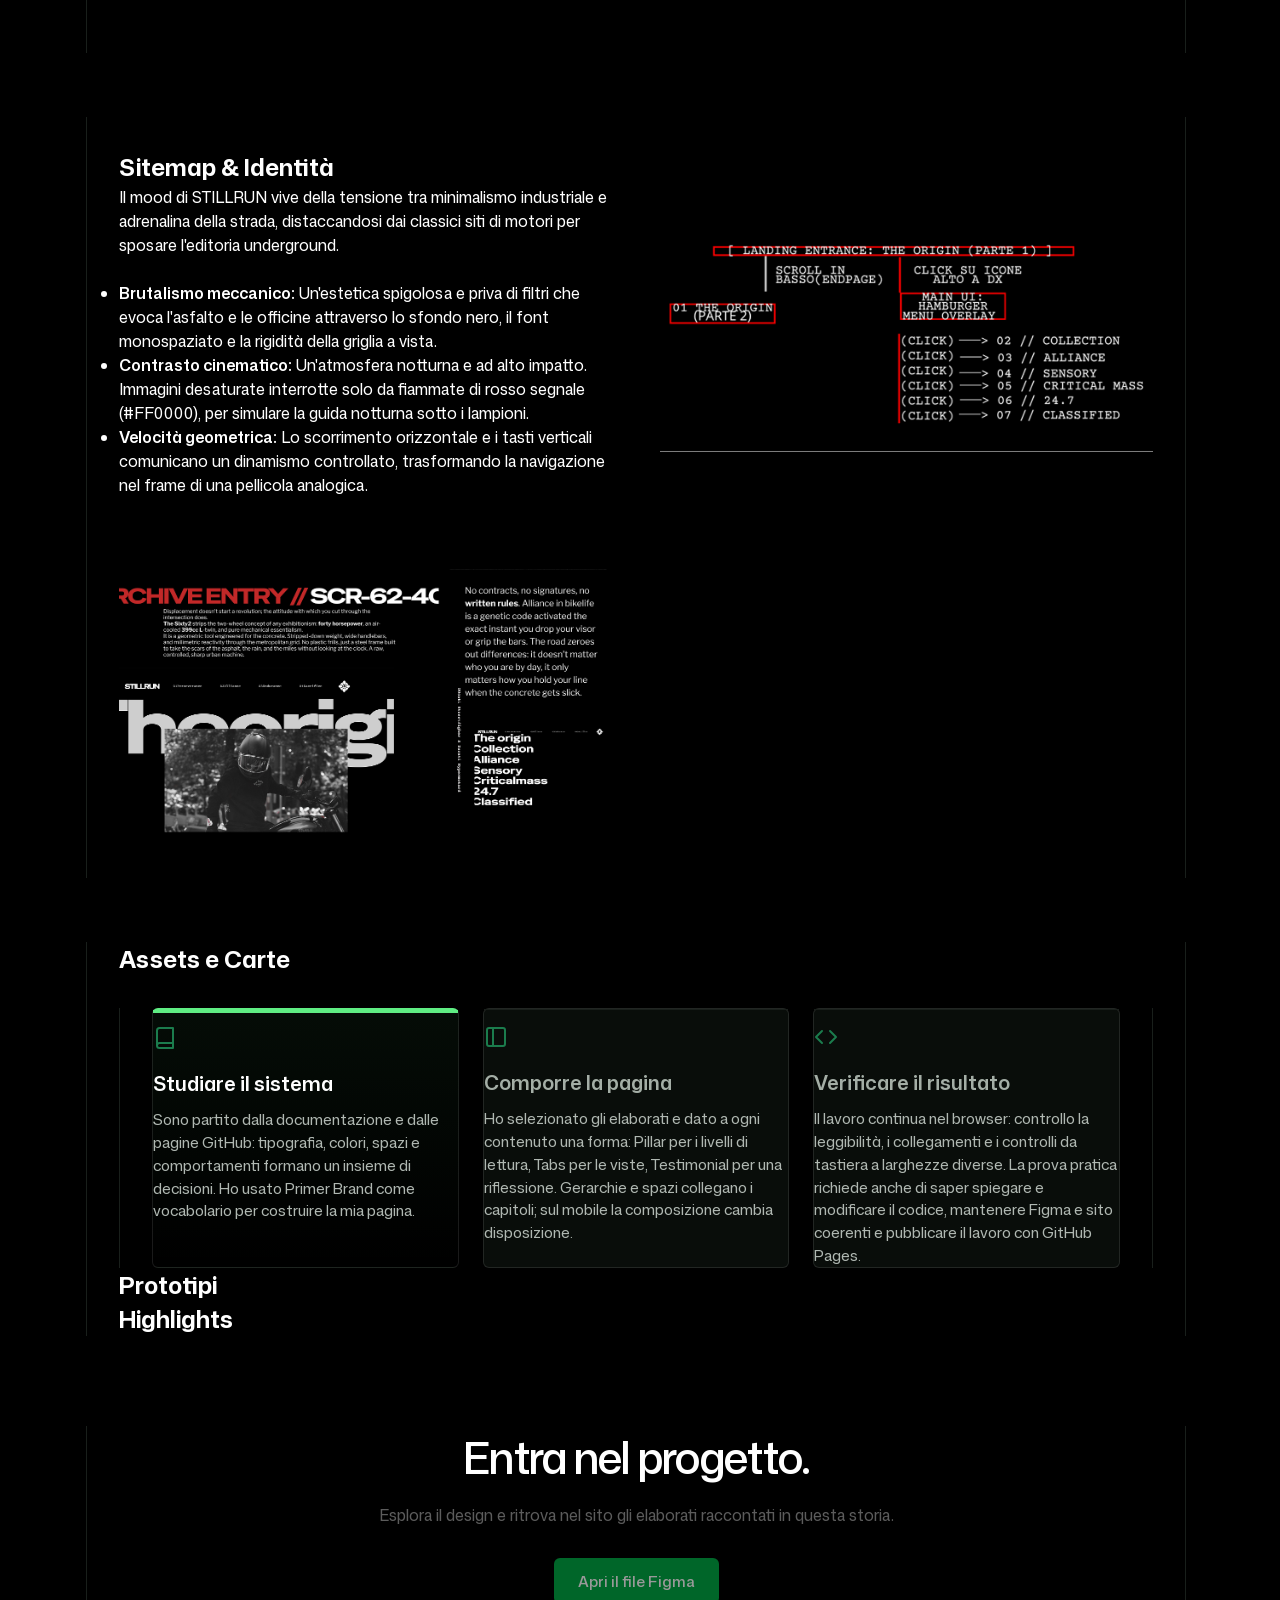
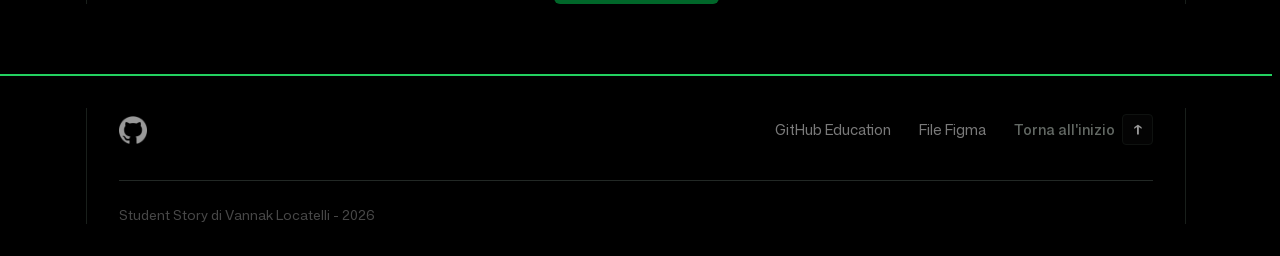
==== commit 798c8d7e: "15 ottobre" ====
--- a/index.html
+++ b/index.html
@@ -178,7 +178,7 @@
 
   </main>
 
-  <!-- FOOTER PERFETTAMENTE CHIUSO E ISOLATO -->
+  
   <footer>
     <div class="footer-cta">
       <div class="container">
--- a/style.css
+++ b/style.css
@@ -1516,4 +1516,169 @@
 /* 5. Previene la comparsa imprevista dell'evidenziazione blu al tocco prolungato da smartphone */
 * {
   -webkit-touch-callout: none;
+}
+
+
+/* 1. Numero progressivo stile manifesto nei paragrafi o liste */
+.chapter-content p::before {
+  content: "/// ";
+  color: rgba(95, 237, 131, 0.3);
+  font-family: monospace;
+}
+
+/* 2. Effetto "Noise/Grana" leggerissimo al passaggio del mouse sulle card */
+.card:hover {
+  background-image: radial-gradient(rgba(255, 255, 255, 0.05) 1px, transparent 0);
+  background-size: 8px 8px;
+}
+
+/* 3. Bordo a contrasto netto sulle immagini al click/active */
+.chapter-media img:active {
+  outline: 2px solid var(--color-cursor, #5FED83);
+  outline-offset: -2px;
+}
+
+/* 4. Effetto opacità graduale (Fade-in) sul testo del footer */
+footer p, footer a {
+  opacity: 0.6;
+  transition: opacity 0.25s ease;
+}
+
+footer p:hover, footer a:hover {
+  opacity: 1;
+}
+
+.chapter-media img {
+  transition: filter 0.4s ease, opacity 0.3s ease;
+}
+
+.chapter-media img:hover {
+  filter: invert(1) hue-rotate(180deg) contrast(120%);
+}
+
+/* 2. Dettaglio "Crosshair / Mirino" agli angoli dei capitoli */
+.chapter {
+  position: relative;
+}
+
+.chapter::before {
+  content: "+";
+  position: absolute;
+  top: -10px;
+  left: 0;
+  font-family: monospace;
+  font-size: 1rem;
+  color: var(--color-cursor, #5FED83);
+  opacity: 0.5;
+}
+
+/* 3. Testo evidenziato tipo pennarello / Evidenziatore Industriale */
+mark, .highlight {
+  background: var(--color-cursor, #5FED83);
+  color: #000000;
+  padding: 0.1em 0.3em;
+  font-weight: 700;
+}
+
+/* 4. Effetto "Marquee" / Testo Scorrevole Tecnico in un angolo */
+.chapter-content h2::after {
+  content: " // 2026_ARCHIVE";
+  font-size: 0.55em;
+  font-family: monospace;
+  color: var(--color-muted, #A4AEA6);
+  letter-spacing: 0.15em;
+  vertical-align: middle;
+}
+
+
+.chapter-content h2 {
+  text-transform: uppercase;
+  letter-spacing: -0.03em;
+  position: relative;
+}
+
+.chapter-content h2::before {
+  content: "[ ";
+  color: var(--color-cursor, #5FED83);
+}
+
+.chapter-content h2::after {
+  content: " ]" !important;
+  color: var(--color-cursor, #5FED83);
+}
+
+/* 2. Effetto "Distorsione Glitch" al passaggio del mouse sui titoli */
+.chapter-content h2:hover {
+  text-shadow: 2px 0 var(--color-cursor, #5FED83), -2px 0 #FF0055;
+  transition: text-shadow 0.1s ease;
+}
+
+/* 3. Cornice di Sicurezza "Technical Data" attorno alle Immagini */
+.chapter-media {
+  position: relative;
+  padding: 8px;
+  background: #0D110E;
+  border: 1px dashed rgba(95, 237, 131, 0.3);
+}
+
+.chapter-media::after {
+  content: "IMG_REF // 1000PX_BREAKPOINT";
+  position: absolute;
+  bottom: 2px;
+  right: 6px;
+  font-family: monospace;
+  font-size: 0.6rem;
+  color: var(--color-cursor, #5FED83);
+  opacity: 0.6;
+}
+
+/* 4. Effetto Inversione di Contrasto sui Testi in Evidenza */
+p strong {
+  background: #ffffff;
+  color: #000000;
+  padding: 0 4px;
+  font-weight: 800;
+  letter-spacing: -0.02em;
+}
+
+
+.card,
+.chapter-media img {
+  border: 1px solid rgba(255, 255, 255, 0.1);
+  transition: border-color 0.2s ease, box-shadow 0.2s ease;
+}
+
+.card:hover,
+.chapter-media img:hover {
+  border-color: var(--color-cursor, #5FED83);
+}
+
+/* 2. Dettaglio numero/codice monospaziato e discreto per i titoli */
+.chapter-content h2::before {
+  content: "// ";
+  color: var(--color-cursor, #5FED83);
+  font-family: monospace;
+  font-weight: normal;
+}
+
+/* 3. Etichette/Tag essenziali stile terminale */
+.badge-brutalist {
+  font-family: monospace;
+  font-size: 0.75rem;
+  color: var(--color-cursor, #5FED83);
+  background: rgba(95, 237, 131, 0.05);
+  border: 1px solid rgba(95, 237, 131, 0.2);
+  padding: 2px 8px;
+  text-transform: uppercase;
+  letter-spacing: 0.05em;
+}
+
+/* 4. Selezione testo nitida e ad alto contrasto */
+::selection {
+  background-color: var(--color-cursor, #5FED83);
+  color: #000000;
+}
+
+.cta-section { /* inserisci il nome della tua classe */
+  border-top: none !important;
 }
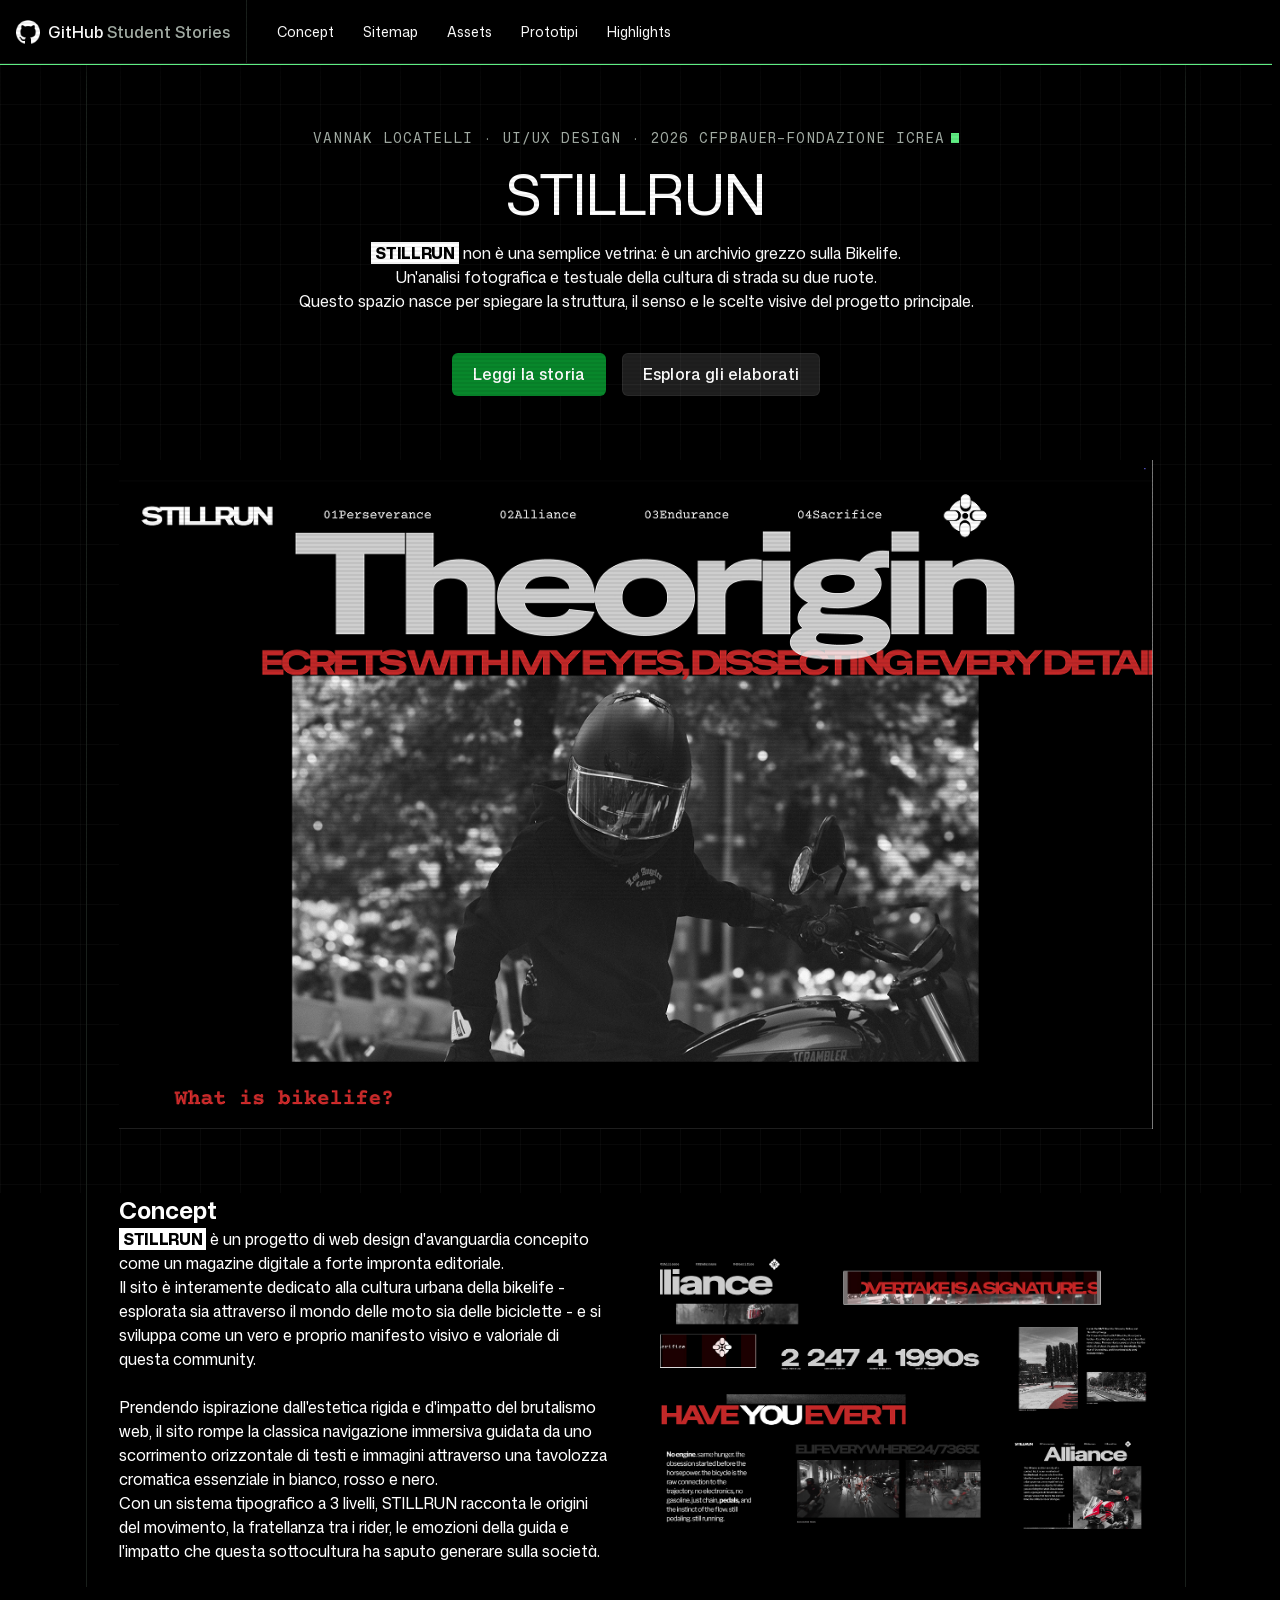
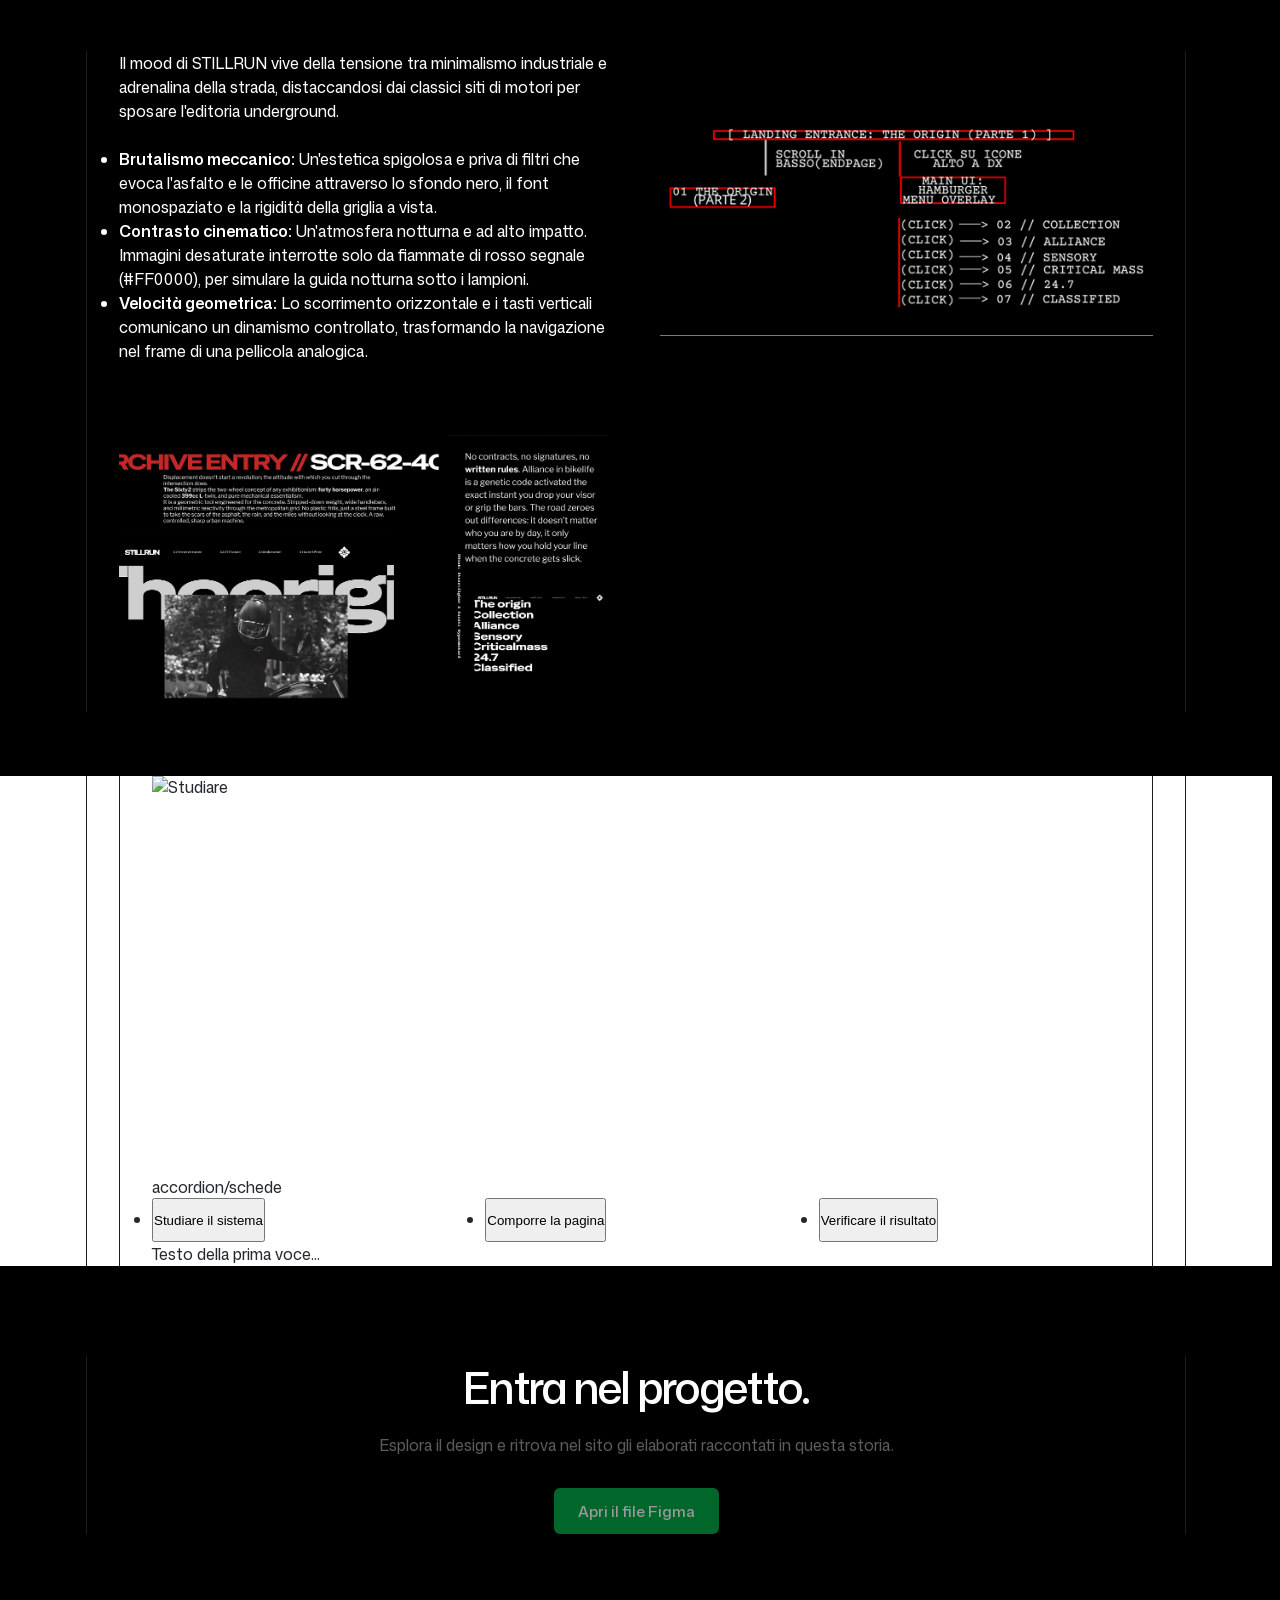
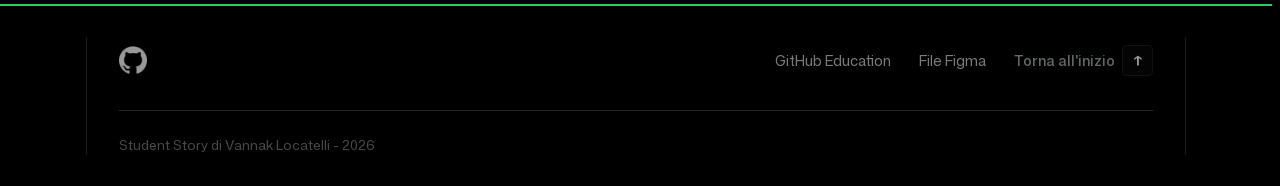
==== commit bd73b5cb: "23 ottobre 11.38" ====
--- a/index.html
+++ b/index.html
@@ -95,7 +95,7 @@
     <!-- CAPITOLO 2: SITEMAP -->
     <section id="sitemap" class="chapters container">
       <div>
-        <h2>Sitemap & Identità</h2>
+      
         <p class="hero-text text text-size-150">
           Il mood di STILLRUN vive della tensione tra minimalismo industriale e adrenalina della strada, distaccandosi dai classici siti di motori per sposare l'editoria underground.
         </p>
@@ -116,64 +116,93 @@
       <img class="hero-image" src="assets/images/Component 5.jpg" alt="Componente 5">
     </section>
 
-    <!-- CAPITOLO 3: ASSETS -->
-    <section id="assets" class="container">
-      <h2>Assets e Carte</h2>
-      <div class="cards-grid">
-        
-        <article class="card card-active">
-          <div class="card-top-line"></div>
-          <div class="card-icon">
-            <svg width="24" height="24" viewBox="0 0 24 24" fill="none" stroke="currentColor" stroke-width="2" stroke-linecap="round" stroke-linejoin="round">
-              <path d="M4 19.5A2.5 2.5 0 0 1 6.5 17H20"></path>
-              <path d="M6.5 2H20v20H6.5A2.5 2.5 0 0 1 4 19.5v-15A2.5 2.5 0 0 1 6.5 2z"></path>
-            </svg>
-          </div>
-          <h3 class="card-title">Studiare il sistema</h3>
-          <p class="card-text">
-            Sono partito dalla documentazione e dalle pagine GitHub: tipografia, colori, spazi e comportamenti formano un insieme di decisioni. Ho usato Primer Brand come vocabolario per costruire la mia pagina.
-          </p>
-        </article>
-
-        <article class="card">
-          <div class="card-top-line"></div>
-          <div class="card-icon">
-            <svg width="24" height="24" viewBox="0 0 24 24" fill="none" stroke="currentColor" stroke-width="2" stroke-linecap="round" stroke-linejoin="round">
-              <rect x="3" y="3" width="18" height="18" rx="2" ry="2"></rect>
-              <line x1="9" y1="3" x2="9" y2="21"></line>
-            </svg>
-          </div>
-          <h3 class="card-title">Comporre la pagina</h3>
-          <p class="card-text">
-            Ho selezionato gli elaborati e dato a ogni contenuto una forma: Pillar per i livelli di lettura, Tabs per le viste, Testimonial per una riflessione. Gerarchie e spazi collegano i capitoli; sul mobile la composizione cambia disposizione.
-          </p>
-        </article>
-
-        <article class="card">
-          <div class="card-top-line"></div>
-          <div class="card-icon">
-            <svg width="24" height="24" viewBox="0 0 24 24" fill="none" stroke="currentColor" stroke-width="2" stroke-linecap="round" stroke-linejoin="round">
-              <polyline points="16 18 22 12 16 6"></polyline>
-              <polyline points="8 6 2 12 8 18"></polyline>
-            </svg>
-          </div>
-          <h3 class="card-title">Verificare il risultato</h3>
-          <p class="card-text">
-            Il lavoro continua nel browser: controllo la leggibilità, i collegamenti e i controlli da tastiera a larghezze diverse. La prova pratica richiede anche di saper spiegare e modificare il codice, mantenere Figma e sito coerenti e pubblicare il lavoro con GitHub Pages.
-          </p>
-        </article>
-
-      </div>
-    </section>
-
-    <!-- CAPITOLO 4: PROTOTIPI -->
+
+   
+
+
+
+<section id="questa-pagina" aria-labelledby="section-title" class="theme-light border-top">
+  <header class="container border-inline">
+    <div class="case-study-intro">
+  <div class="breakdownTabs border-block">
+    <div class="breakdownTabs-content container border-inline">
+      
+      <!-- Immagini -->
+      <div class="breakdownTabs-visuals">
+        <div class="breakdownTabs-visual breakdownTabs-visual-study">
+          <img src="assets/images/primer-study.svg" alt="Studiare" width="600" height="400">
+        </div>
+        <div class="breakdownTabs-visual breakdownTabs-visual-layout">
+          <img src="assets/images/primer-layout.svg" alt="Comporre" width="600" height="400">
+        </div>
+        <div class="breakdownTabs-visual breakdownTabs-visual-check">
+          <img src="assets/images/primer-check.svg" alt="Verificare" width="600" height="400">
+        </div>
+      </div>
+
+    accordion/schede
+      <ul class="breakdownTabs-list">
+        <li class="breakdownTabs-item is-selected" id="breakdownTabs-item-study">
+          <button type="button" class="breakdownTabs-button">
+            <span class="breakdownTabs-title">
+              <span class="text-size-350">Studiare il sistema</span>
+            </span>
+          </button>
+          <p class="breakdownTabs-text text-size-200 color-muted">Testo della prima voce...</p>
+        </li>
+
+        <li class="breakdownTabs-item" id="breakdownTabs-item-layout">
+          <button type="button" class="breakdownTabs-button">
+            <span class="breakdownTabs-title">
+              <span class="text-size-350">Comporre la pagina</span>
+            </span>
+          </button>
+          <p class="breakdownTabs-text text-size-200 color-muted">Testo della seconda voce...</p>
+        </li>
+
+        <li class="breakdownTabs-item" id="breakdownTabs-item-check">
+          <button type="button" class="breakdownTabs-button">
+            <span class="breakdownTabs-title">
+              <span class="text-size-350">Verificare il risultato</span>
+            </span>
+          </button>
+          <p class="breakdownTabs-text text-size-200 color-muted">Testo della terza voce...</p>
+        </li>
+      </ul>
+
+    </div>
+  </div>
+</section>
+
+
+
+
+
+
+
+
+
+
+
+
+
+
+
+
+
+
+
+
+
+
+
     <section id="prototipi" class="container">
-      <h2>Prototipi</h2>
-    </section>
-
-    <!-- CAPITOLO 5: HIGHLIGHTS -->
+    
+    </section>
+
+  
     <section id="highlights" class="container">
-      <h2>Highlights</h2>
+  
     </section>
 
   </main>
--- a/style.css
+++ b/style.css
@@ -5,24 +5,33 @@
   box-sizing: border-box;
 }
 
-/* 2. Sfondo nero a TUTTO lo schermo */
 html, body {
   width: 100%;
   min-height: 100vh;
-  background-color: #000000 !important;
+  background-color: #000000;
   color: #ffffff;
   overflow-x: hidden;
 }
 
-/* 3. Centratura del blocco del sito */
-.container, main, .site-wrapper {
+/* 2. Contenitore standard per le sezioni scure */
+.container {
   max-width: 1200px;
   width: 100%;
-  margin-left: auto !important;
-  margin-right: auto !important;
+  margin-left: auto;
+  margin-right: auto;
   padding-left: 1.5rem;
   padding-right: 1.5rem;
-  background-color: #000000;
+}
+
+/* 3. Sezione a tema chiaro (Sfruttiamo la specificità senza !important) */
+section.theme-light {
+  background-color: #ffffff;
+  color: #24292f;
+}
+
+/* Assicura che il container dentro la sezione chiara sia bianco */
+section.theme-light .container {
+  background-color: #ffffff;
 }
 }
 
@@ -543,27 +552,58 @@
     }
 }
 
-/* Destinazioni provvisorie dei link, da completare/sostituire in base al vostro case study */
-.chapters {
-    --chapters-padding: 2em 1.5em;
-    --chapters-section-min-height: 65vh;
-    --chapters-section-padding-top: 2em;
-
-    padding: var(--chapters-padding);
-    color: var(--color-white);
-    background: var(--color-black);
-    line-height: var(--text-200-line-height);
-}
-
-.chapters section {
-    min-height: var(--chapters-section-min-height);
-    padding-top: var(--chapters-section-padding-top);
-    border-top: var(--border-width) solid var(--color-border-muted);
-}
-
-.chapters a {
-    color: inherit;
-}
+
+
+
+.breakdownTabs-visual {
+  display: none;
+}
+
+.breakdownTabs:has(#breakdownTabs-item-study.is-selected) .breakdownTabs-visual-study,
+.breakdownTabs:has(#breakdownTabs-item-layout.is-selected) .breakdownTabs-visual-layout,
+.breakdownTabs:has(#breakdownTabs-item-check.is-selected) .breakdownTabs-visual-check {
+  display: block;
+}
+
+/* Su mobile, se non è selezionato, nascondi il testo */
+.breakdownTabs-item:not(.is-selected) .breakdownTabs-text {
+  display: none;
+}
+
+/* Da 1000px in poi diventa a griglia (schede) */
+@media (min-width: 1000px) {
+  .breakdownTabs-list {
+    display: grid;
+    grid-template-columns: repeat(3, minmax(0, 1fr));
+    gap: 2rem;
+  }
+  
+  /* Sul desktop i testi si vedono tutti */
+  .breakdownTabs-item .breakdownTabs-text {
+    display: block;
+  }
+}
+
+
+
+
+
+
+
+
+
+
+
+
+
+
+
+
+
+
+
+
+
 
 .footer-cta {
   background-color: #000000; /* Nero puro */
@@ -1681,4 +1721,7 @@
 
 .cta-section { /* inserisci il nome della tua classe */
   border-top: none !important;
-}+}
+
+
+
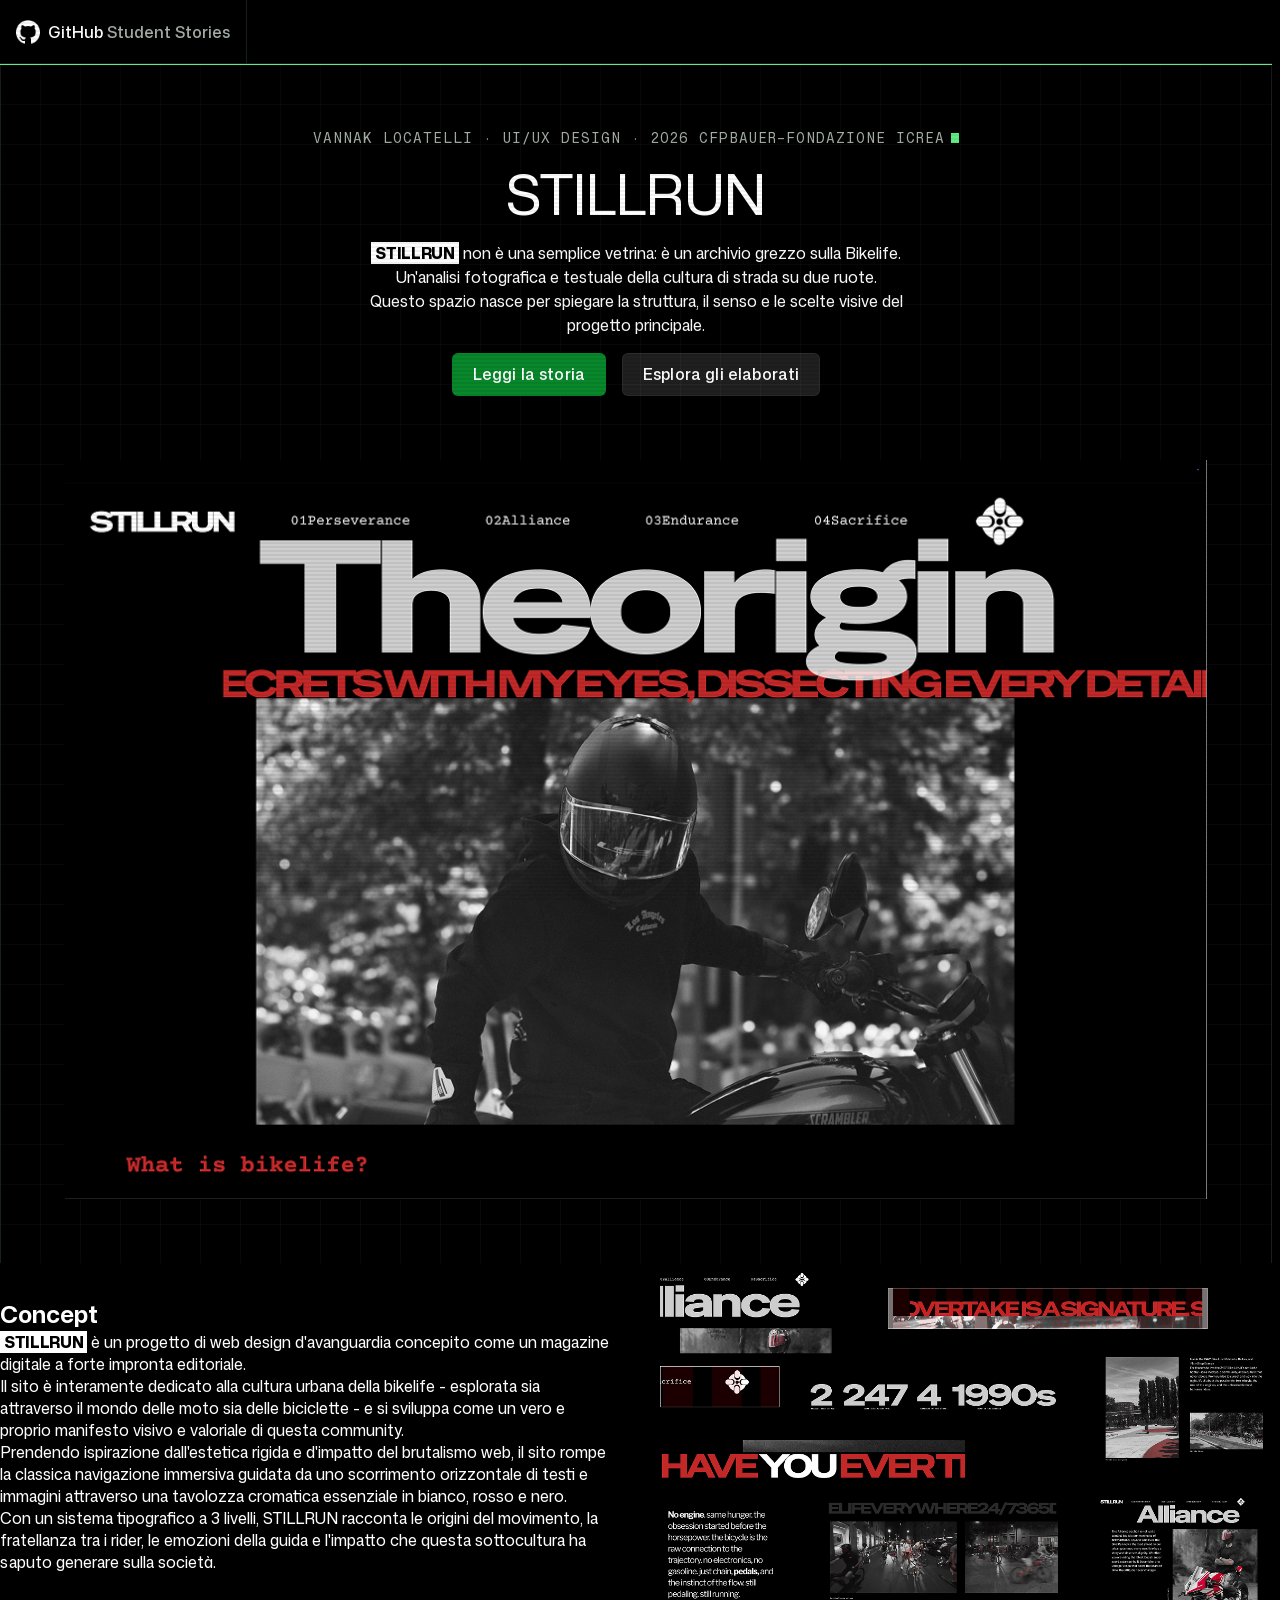
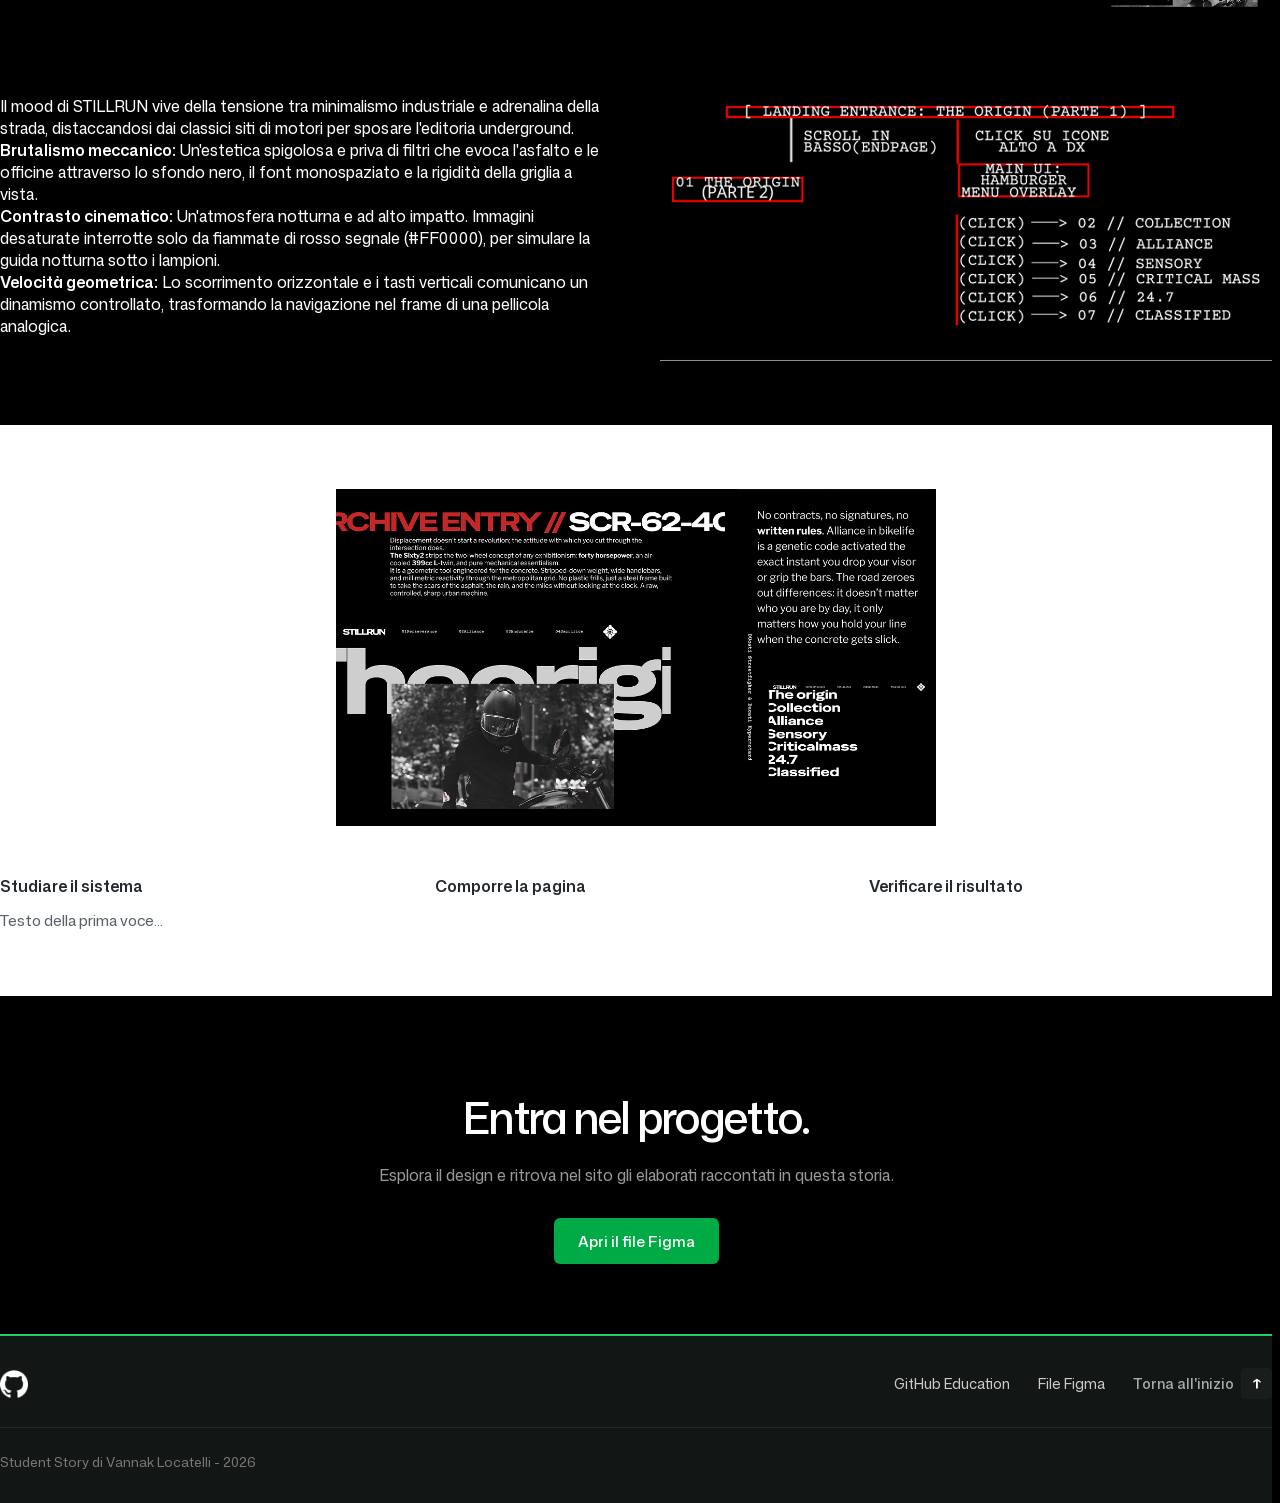
==== commit 22708e1f: "23 ottobre 12:16" ====
--- a/index.html
+++ b/index.html
@@ -113,7 +113,7 @@
         </ul>
       </div>
       <img class="hero-image" src="assets/images/Component 7 1.jpg" alt="Componente 7">
-      <img class="hero-image" src="assets/images/Component 5.jpg" alt="Componente 5">
+      
     </section>
 
 
@@ -122,25 +122,24 @@
 
 
 <section id="questa-pagina" aria-labelledby="section-title" class="theme-light border-top">
-  <header class="container border-inline">
-    <div class="case-study-intro">
+
   <div class="breakdownTabs border-block">
     <div class="breakdownTabs-content container border-inline">
       
       <!-- Immagini -->
       <div class="breakdownTabs-visuals">
         <div class="breakdownTabs-visual breakdownTabs-visual-study">
-          <img src="assets/images/primer-study.svg" alt="Studiare" width="600" height="400">
+          <img src="assets/images/Component 5.jpg" alt="Studiare" width="600" height="400">
         </div>
         <div class="breakdownTabs-visual breakdownTabs-visual-layout">
-          <img src="assets/images/primer-layout.svg" alt="Comporre" width="600" height="400">
+          <img src="assets/images/Group 1.jpg" alt="Comporre" width="600" height="400">
         </div>
         <div class="breakdownTabs-visual breakdownTabs-visual-check">
-          <img src="assets/images/primer-check.svg" alt="Verificare" width="600" height="400">
-        </div>
-      </div>
-
-    accordion/schede
+          <img src="assets/images/Component 9.jpg" alt="Verificare" width="600" height="400">
+        </div>
+      </div>
+
+      <!-- Accordion / Schede -->
       <ul class="breakdownTabs-list">
         <li class="breakdownTabs-item is-selected" id="breakdownTabs-item-study">
           <button type="button" class="breakdownTabs-button">
@@ -172,6 +171,7 @@
 
     </div>
   </div>
+</section>
 </section>
 
 
--- a/style.css
+++ b/style.css
@@ -12,8 +12,7 @@
   color: #ffffff;
   overflow-x: hidden;
 }
-
-/* 2. Contenitore standard per le sezioni scure */
+ Contenitore standard per le sezioni scure 
 .container {
   max-width: 1200px;
   width: 100%;
@@ -23,7 +22,7 @@
   padding-right: 1.5rem;
 }
 
-/* 3. Sezione a tema chiaro (Sfruttiamo la specificità senza !important) */
+tema chiaro 
 section.theme-light {
   background-color: #ffffff;
   color: #24292f;
@@ -792,459 +791,75 @@
   }
 }
 
-/* 1. Transizioni fluide su bottoni, schede e link */
-.button, 
-.button-primary, 
-.button-secondary, 
-.button-figma, 
-.card, 
-.footer-back-to-top, 
-.navigation-list a {
-  transition: transform 0.25s cubic-bezier(0.16, 1, 0.3, 1),
-              background-color 0.25s ease,
-              border-color 0.25s ease,
-              box-shadow 0.25s ease !important;
-}
-
-/* 2. Hover sui Pulsanti (Sollevamento leggero + bagliore moderno) */
-.button:hover, 
-.button-figma:hover {
-  transform: translateY(-2px) scale(1.02);
-  box-shadow: 0 8px 20px rgba(95, 237, 131, 0.25) !important;
-}
-
-.button-primary:hover, 
-.button-figma:hover {
-  background-color: #0aa636 !important;
-}
-
-.button-secondary:hover {
-  background-color: rgba(255, 255, 255, 0.2) !important;
-  border-color: rgba(255, 255, 255, 0.4) !important;
-}
-
-/* 3. Hover sulle Schede / Cards (Card Lift + Bordo Luminoso) */
-.card:hover {
-  transform: translateY(-4px);
-  border-color: rgba(95, 237, 131, 0.4) !important;
-  box-shadow: 0 12px 30px rgba(0, 0, 0, 0.6) !important;
-}
-
-/* 4. Hover sui Link e sulla freccia "Torna su" */
-.footer-link:hover, 
-.navigation-list a:hover {
-  color: #5FED83 !important;
-}
-
-.footer-back-to-top:hover .arrow-box {
-  border-color: #5FED83 !important;
-  color: #5FED83 !important;
-  transform: translateY(-2px);
-}
-
-/* 5. Feedback di Pressione al Click (Sensazione Tattile iOS) */
-.button:active, 
-.button-figma:active, 
-.card:active {
-  transform: translateY(0) scale(0.98) !important;
-}
-/* 1. Azzera i bordi e i margini su tutti i contenitori principali */
-.container, 
-.hero-content, 
-.chapters, 
-.chapters.container, 
-.cards-section, 
-.cards-grid, 
-.footer-cta, 
-.footer-bottom, 
-.footer-main-row, 
-main, 
-section {
-  width: 100% !important;
-  max-width: 100% !important;
-  padding-left: 0 !important;
-  padding-right: 0 !important;
-  margin-left: 0 !important;
-  margin-right: 0 !important;
-  border-left: none !important;
-  border-right: none !important;
-  box-sizing: border-box !important;
-}
-
-/* RIMOZIONE BORDI VERTICALI E ALLARGAMENTO CONTENUTO */
-.hero-content {
-  border-left: none !important;
-  border-right: none !important;
-  padding-left: 0 !important;
-  padding-right: 0 !important;
-}
-
-.container {
-  max-width: 100% !important;
-  padding-left: 0 !important;
-  padding-right: 0 !important;
-}
-
-/* Fa occupare a tutte le immagini l'intera ampiezza dello schermo */
-.hero-image, 
-.chapters img {
-  width: 100% !important;
-  max-width: 100% !important;
-  display: block;
-}
-
-.hero-content,
-.container,
-.chapters,
-.chapters.container,
-.cards-section,
-.cards-grid,
-.footer-cta .container,
-.footer-bottom .container {
-  max-width: 1100px !important; /* Stessa ampiezza per tutte le sezioni */
-  width: 100% !important;
-  margin-left: auto !important;
-  margin-right: auto !important;
-  border-left: 1px solid var(--color-border-muted, #191F1B) !important;
-  border-right: 1px solid var(--color-border-muted, #191F1B) !important;
-  padding-left: 2rem !important;
-  padding-right: 2rem !important;
-  box-sizing: border-box !important;
-}
-
-/* 2. Assicura che immagini e banner riempiano perfettamente la scatola di 1100px */
-.hero-image,
-.chapters img,
-.chapter-block img,
-.cards-section img {
-  width: 100% !important;
-  max-width: 100% !important;
-  height: auto !important;
-  display: block !important;
-}
-
-/* 3. La griglia delle 3 schede si adatta alla nuova larghezza di 1100px */
-.cards-grid {
-  display: grid !important;
-  grid-template-columns: repeat(auto-fit, minmax(280px, 1fr)) !important;
-  gap: 24px !important;
-}
-
-/* 4. Gli sfondi esterni dell'header e del footer continuano a coprire da bordo a bordo */
-.navigation,
-.footer-cta,
-.footer-bottom {
-  width: 100% !important;
-  max-width: 100% !important;
-  background-color: #000000;
-}
-
-html {
-  scroll-behavior: smooth;
-}
-
-
-.hero-text, 
-.chapter-block p,
-.chapter-block .lista-punti {
-  max-width: 750px !important;
-  width: 100%;
-  margin-bottom: 1.5rem;
-  line-height: 1.5;
-}
-.card-title {
-  color: #ffffff !important; /* Testo bianco puro per il titolo della card */
-}
-
-.card:not(.card-active) .card-title {
-  color: var(--color-muted, #A4AEA6) !important; /* Usa il grigio chiaro delle variabili */
-}
-
-.card-text {
-  color: #b0b8b2 !important; /* Grigio morbido ma ad alto contrasto per la leggibilità */
-}
-
-.card-top-line {
-  background-color: var(--color-border-muted, #191F1B) !important;
-}
-
-.card-active .card-top-line {
-  background-color: var(--color-cursor, #5FED83) !important; /* Riprende il verde cursore del brand */
-}
-
-
-
-:root {
-  --color-cursor: #5FED83;
-  --color-border-muted: #191F1B;
-  --navigation-height: 3.5em;
-  --layer-navigation: 90;
-}
-
-/* 2. Linea decorativa verde fluo sotto l'header */
-.navigation::after {
-  content: "";
-  position: absolute;
-  top: calc(100% + 1px);
-  left: 0;
-  right: 0;
-  height: 1px;
-  background: var(--color-cursor);
-  pointer-events: none;
-}
-
-/* 3. Gestione icone Apri/Chiudi nel pulsante Mobile (:has) */
-.navigation-menu:has(:popover-open) .navigation-icon-open {
-  display: none !important;
-}
-
-.navigation-menu:has(:popover-open) .navigation-icon-close {
-  display: block !important;
-}
-
-.navigation-toggle {
-  display: flex;
-  align-items: center;
-  justify-content: center;
-  cursor: pointer;
-}
-
-/* 4. LAYOUT DESKTOP (Quando JS rimuove l'attributo popover) */
 @media (min-width: 1000px) {
+  /* 1. Nasconde il pulsante toggle del menu mobile */
+  .navigation-toggle {
+    display: none;
+  }
+
+  /* 2. Struttura e spaziatura del contenuto della navbar */
   .navigation-content {
-    flex-wrap: nowrap !important;
+    flex-wrap: nowrap;
     height: calc(var(--navigation-height) - 1px);
   }
 
-  /* Quando il popover viene rimosso su desktop */
   .navigation-menu:has(.navigation-panel:not([popover])) {
-    width: auto !important;
-    margin-left: 0 !important;
+    width: auto;
+    margin-left: 0;
   }
 
+  /* 3. Ripristina il pannello come blocco fisso orizzontale */
   .navigation-panel:not([popover]) {
-    position: static !important;
-    height: 100% !important;
-    border: 0 !important;
-    overflow: visible !important;
-    background: transparent !important;
+    display: flex;
+    position: static;
+    height: 100%;
+    border: 0;
+    overflow: visible;
+    background: transparent;
+    transform: none;
   }
 
+  /* 4. Lista dei link disposta in riga con bordo a sinistra */
   .navigation-panel:not([popover]) .navigation-list {
-    display: flex !important;
-    flex-direction: row !important;
-    align-items: center !important;
-    height: 100% !important;
-    gap: 0 !important;
-    padding: 0 0 0 1em !important;
-    margin: 0 !important;
-    list-style: none !important;
-    border-left: 1px solid var(--color-border-muted) !important; /* Linea sottile verticale a sinistra */
+    display: flex;
+    flex-direction: row;
+    align-items: center;
+    height: 100%;
+    gap: 0;
+    margin: 0;
+    padding: 0 0 0 1em;
+    list-style: none;
+    border-left: 1px solid var(--color-border-muted);
   }
 
+  /* 5. Singoli link e interazioni al passaggio del mouse */
   .navigation-panel:not([popover]) .navigation-list a {
-    display: flex !important;
-    align-items: center !important;
-    height: 100% !important;
-    padding: 0 0.25em !important;
-    color: #e6edf3 !important;
-    text-decoration: none !important;
-    white-space: nowrap !important;
+    display: flex;
+    align-items: center;
+    height: 100%;
+    padding: 0 0.25em;
+    color: var(--color-white, #e6edf3);
+    text-decoration: none;
+    white-space: nowrap;
   }
 
   .navigation-panel:not([popover]) .navigation-list a span {
-    padding: 0.25em 0.75em !important;
-    border-radius: 100em !important;
+    padding: 0.25em 0.75em;
+    border-radius: var(--radius-pill, 100em);
   }
 
   .navigation-panel:not([popover]) .navigation-list a:hover span {
-    background: #151D17 !important;
-    color: #2ea043 !important; /* Verde al passaggio del mouse */
+    background: var(--navigation-link-hover-background, #151D17);
+    color: var(--color-cursor, #2ea043);
   }
 }
 
-@media (min-width: 1000px) {
-  /* 1. Nasconde il pulsante toggle del menu */
-  .navigation-toggle {
-    display: none !important;
-  }
-
-  /* 2. Dispone il contenitore in orizzontale */
-  .navigation-menu:has(.navigation-panel:not([popover])) {
-    width: auto !important;
-    margin-left: 0 !important;
-  }
-
-  /* 3. Ripristina il pannello come blocco fisso anziché popover */
-  .navigation-panel:not([popover]) {
-    position: static !important;
-    height: 100% !important;
-    border: 0 !important;
-    overflow: visible !important;
-    background: transparent !important;
-    transform: none !important;
-  }
-
-  /* 4. Mette la lista in riga orizzontale con bordo verticale a sinistra */
-  .navigation-panel:not([popover]) .navigation-list {
-    display: flex !important;
-    flex-direction: row !important;
-    align-items: center !important;
-    height: 100% !important;
-    gap: 0 !important;
-    padding: 0 0 0 1em !important;
-    margin: 0 !important;
-    list-style: none !important;
-    border-left: 1px solid var(--color-border-muted) !important;
-  }
-
-  .navigation-panel:not([popover]) .navigation-list a {
-    display: flex !important;
-    align-items: center !important;
-    height: 100% !important;
-    padding: 0 0.25em !important;
-    color: var(--color-white) !important;
-    text-decoration: none !important;
-    white-space: nowrap !important;
-  }
-
-  .navigation-panel:not([popover]) .navigation-list a span {
-    padding: 0.25em 0.75em !important;
-    border-radius: var(--radius-pill) !important;
-  }
-
-  .navigation-panel:not([popover]) .navigation-list a:hover span {
-    background: var(--navigation-link-hover-background) !important;
-    color: var(--color-cursor) !important;
-  }
-}
-
-@media (min-width: 1000px) {
-  /* Nasconde il pulsante del menu mobile quando sei su PC */
-  .navigation-toggle {
-    display: none !important;
-  }
-
-  /* Mostra il pannello orizzontale dei link quando non ha popover */
-  .navigation-panel:not([popover]) {
-    display: flex !important;
-    position: static !important;
-    height: 100% !important;
-    border: 0 !important;
-    background: transparent !important;
-    overflow: visible !important;
-  }
-
-  .navigation-panel:not([popover]) .navigation-list {
-    display: flex !important;
-    flex-direction: row !important;
-    align-items: center !important;
-    height: 100% !important;
-    gap: 0 !important;
-    margin: 0 !important;
-    padding: 0 0 0 1em !important;
-    list-style: none !important;
-    border-left: var(--border-width) solid var(--color-border-muted) !important;
-  }
-
-  .navigation-panel:not([popover]) .navigation-list a {
-    display: flex !important;
-    align-items: center !important;
-    height: 100% !important;
-    padding: 0 0.25em !important;
-    color: var(--color-white) !important;
-    text-decoration: none !important;
-  }
-
-  .navigation-panel:not([popover]) .navigation-list a span {
-    padding: 0.25em 0.75em !important;
-    border-radius: var(--radius-pill) !important;
-  }
-
-  .navigation-panel:not([popover]) .navigation-list a:hover span {
-    background: var(--navigation-link-hover-background) !important;
-    color: var(--color-cursor) !important;
-  }
-}
-
-
-@media (min-width: 1000px) {
-  /* 1. Nasconde il pulsante del menu mobile */
-  .navigation-toggle {
-    display: none !important;
-  }
-
-  /* 2. Mostra e dispone la striscia dei capitoli in orizzontale */
-  #navigation-panel,
-  .navigation-panel {
-    display: flex !important;
-    position: static !important;
-    height: 100% !important;
-    background: transparent !important;
-    border: 0 !important;
-    overflow: visible !important;
-    margin: 0 !important;
-    padding: 0 !important;
-  }
-
-  .navigation-list {
-    display: flex !important;
-    flex-direction: row !important;
-    align-items: center !important;
-    height: 100% !important;
-    margin: 0 !important;
-    padding-left: 1em !important;
-    list-style: none !important;
-  }
-
-  .navigation-list li {
-    display: flex !important;
-    align-items: center !important;
-    height: 100% !important;
-  }
-
-  .navigation-list a {
-    display: flex !important;
-    align-items: center !important;
-    height: 100% !important;
-    padding: 0 0.25em !important;
-    color: #fff !important;
-    text-decoration: none !important;
-    font-size: 0.875em !important;
-    white-space: nowrap !important;
-  }
-
-  .navigation-list a span {
-    padding: 0.25em 0.75em !important;
-    border-radius: 100em !important;
-  }
-
-  .navigation-list a:hover span {
-    background: #151D17 !important;
-    color: #5FED83 !important; /* Verde fluo al passaggio del mouse */
-  }
-}
-
-@media (min-width: 1000px) {
-  /* Annulla la spinta verso destra */
-  .navigation-content {
-    justify-content: flex-start !important;
-  }
-
-  .navigation-menu {
-    margin-left: 0 !important;
-    margin-right: auto !important;
-    justify-content: flex-start !important;
-    width: auto !important;
-  }
-
-  /* Assicura che la lista parta subito dopo la linea verticale del brand */
-  .navigation-panel:not([popover]) .navigation-list {
-    justify-content: flex-start !important;
-    padding-left: 1em !important;
-    margin: 0 !important;
-  }
-}
+
+
+
+
+
+
 .navigation-list a span {
   transition: background-color 0.2s ease, color 0.2s ease;
 }
@@ -1486,32 +1101,40 @@
               border-color 0.2s cubic-bezier(0.16, 1, 0.3, 1);
 }
 
+
+/* 1. Transizione morbida sul cambio di stato dei link */
+a, button {
+  transition: color 0.2s cubic-bezier(0.16, 1, 0.3, 1), 
+              background-color 0.2s cubic-bezier(0.16, 1, 0.3, 1), 
+              border-color 0.2s cubic-bezier(0.16, 1, 0.3, 1);
+}
+
 /* 2. Riduzione dell'affaticamento visivo sui bordi scuri */
 hr, .border-muted {
-  border-color: rgba(255, 255, 255, 0.08) !important;
-}
-
-/* 3. Rimozione del rettangolo blu/arancione di focus predefinito del browser sui click (mantiene l'accessibilità) */
+  border-color: rgba(255, 255, 255, 0.08);
+}
+
+/* 3. Gestione pulita del focus da tastiera (mantiene l'accessibilità) */
 :focus-visible {
-  outline: 2px solid var(--color-cursor, #5FED83) !important;
-  outline-offset: 3px !important;
+  outline: 2px solid var(--color-cursor, #5FED83);
+  outline-offset: 3px;
 }
 
 :focus:not(:focus-visible) {
-  outline: none !important;
-}
-
-/* 4. Effetto bilanciato sui titoli lungo più righe per evitare parole isolate (Orphans) */
+  outline: none;
+}
+
+/* 4. Effetto bilanciato sui titoli per evitare parole isolate (Orphans) */
 h1, h2, h3, h4 {
   text-wrap: balance;
 }
 
-/* 5. Prevenzione dello scatto della pagina quando compaiono/scompaiono le scrollbar */
+/* 5. Prevenzione dello scatto della pagina quando compaiono le scrollbar */
 html {
   scrollbar-gutter: stable;
 }
 
-/* 6. Resa cromatica ideale per immagini scure in dark mode */
+/* 6. Resa cromatica ideale per le immagini */
 img {
   max-width: 100%;
   height: auto;
@@ -1521,80 +1144,22 @@
   shape-margin: 0.75rem;
 }
 
-
-
-/* 1. Riduce i movimenti per chi ha l'impostazione "Reduce Motion" attiva sul sistema operativo */
+/* 7. Accessibilità: Riduzione dei movimenti per chi ha "Reduce Motion" attivo */
 @media (prefers-reduced-motion: reduce) {
   *, ::before, ::after {
-    animation-duration: 0.01ms !important;
-    animation-iteration-count: 1 !important;
-    transition-duration: 0.01ms !important;
-    scroll-behavior: auto !important;
+    animation-duration: 0.01ms;
+    animation-iteration-count: 1;
+    transition-duration: 0.01ms;
+    scroll-behavior: auto;
   }
 }
 
-/* 2. Ottimizza la resa dei font durante il caricamento evitando salti di layout (CLS) */
-body {
-  font-display: swap;
-  font-synthesis: none;
-}
-
-/* 3. Aumenta la superficie di contatto cliccabile sui bottoni/iconcine piccole per mobile */
-button, 
-.navigation-toggle,
-.footer-back-to-top {
-  min-width: 44px;
-  min-height: 44px;
-}
-
-/* 4. Mantiene gli spezzamenti di testo leggibili evitando trattini errati nei titoli */
-h1, h2, h3, h4, p {
-  hyphens: manual;
-  overflow-wrap: break-word;
-}
-
-/* 5. Previene la comparsa imprevista dell'evidenziazione blu al tocco prolungato da smartphone */
-* {
-  -webkit-touch-callout: none;
-}
-
-
-/* 1. Numero progressivo stile manifesto nei paragrafi o liste */
-.chapter-content p::before {
-  content: "/// ";
-  color: rgba(95, 237, 131, 0.3);
-  font-family: monospace;
-}
-
-/* 2. Effetto "Noise/Grana" leggerissimo al passaggio del mouse sulle card */
-.card:hover {
-  background-image: radial-gradient(rgba(255, 255, 255, 0.05) 1px, transparent 0);
-  background-size: 8px 8px;
-}
-
-/* 3. Bordo a contrasto netto sulle immagini al click/active */
-.chapter-media img:active {
-  outline: 2px solid var(--color-cursor, #5FED83);
-  outline-offset: -2px;
-}
-
-/* 4. Effetto opacità graduale (Fade-in) sul testo del footer */
-footer p, footer a {
-  opacity: 0.6;
-  transition: opacity 0.25s ease;
-}
-
-footer p:hover, footer a:hover {
-  opacity: 1;
-}
-
-.chapter-media img {
-  transition: filter 0.4s ease, opacity 0.3s ease;
-}
-
-.chapter-media img:hover {
-  filter: invert(1) hue-rotate(180deg) contrast(120%);
-}
+
+
+
+
+
+
 
 /* 2. Dettaglio "Crosshair / Mirino" agli angoli dei capitoli */
 .chapter {
@@ -1701,7 +1266,6 @@
   font-weight: normal;
 }
 
-/* 3. Etichette/Tag essenziali stile terminale */
 .badge-brutalist {
   font-family: monospace;
   font-size: 0.75rem;
@@ -1719,9 +1283,67 @@
   color: #000000;
 }
 
-.cta-section { /* inserisci il nome della tua classe */
-  border-top: none !important;
-}
-
-
-
+.cta-section {
+  border-top: none;
+}
+
+
+
+section.theme-light {
+  width: 100%;
+  clear: both;
+  display: block;
+  background-color: #ffffff;
+  color: #24292f;
+  padding: 4rem 0;
+}
+
+section.theme-light .container {
+  background-color: #ffffff;
+}
+
+/* Intestazione centrata */
+.case-study-intro {
+  text-align: center;
+  margin-bottom: 3rem;
+}
+
+.case-study-intro h2 {
+  color: #24292f;
+  font-size: 2rem;
+  margin: 0.5rem 0;
+}
+
+/* Reset della lista e dei bottoni */
+.breakdownTabs-list {
+  list-style: none;
+  padding: 0;
+  margin: 0;
+}
+
+.breakdownTabs-button {
+  border: 0;
+  background: transparent;
+  color: inherit;
+  font: inherit;
+  font-weight: 600;
+  text-align: left;
+  width: 100%;
+  cursor: pointer;
+  padding: 0.75rem 0;
+  display: flex;
+  justify-content: space-between;
+  align-items: center;
+}
+
+/* Immagini e testi */
+.breakdownTabs-visuals {
+  text-align: center;
+  margin-bottom: 2rem;
+}
+
+.breakdownTabs-text {
+  color: #57606a;
+  font-size: 0.95rem;
+  line-height: 1.5;
+}
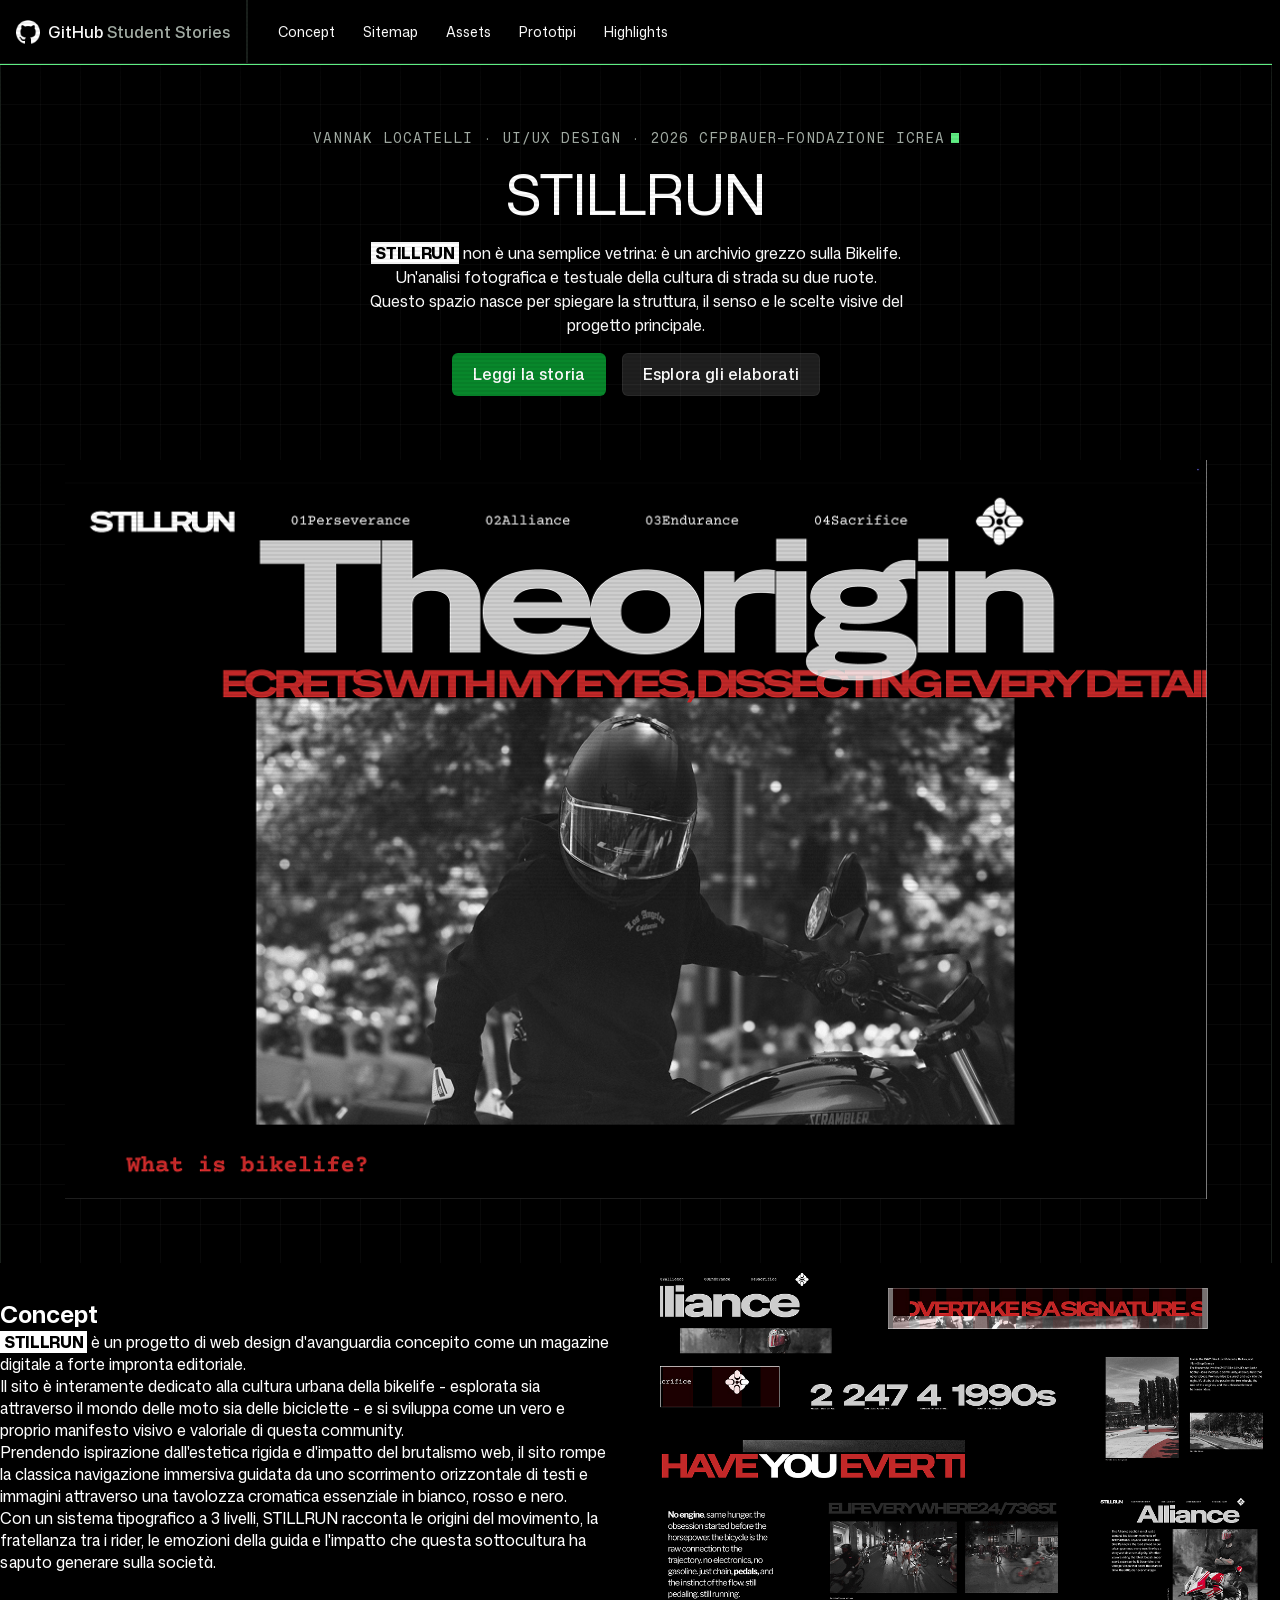
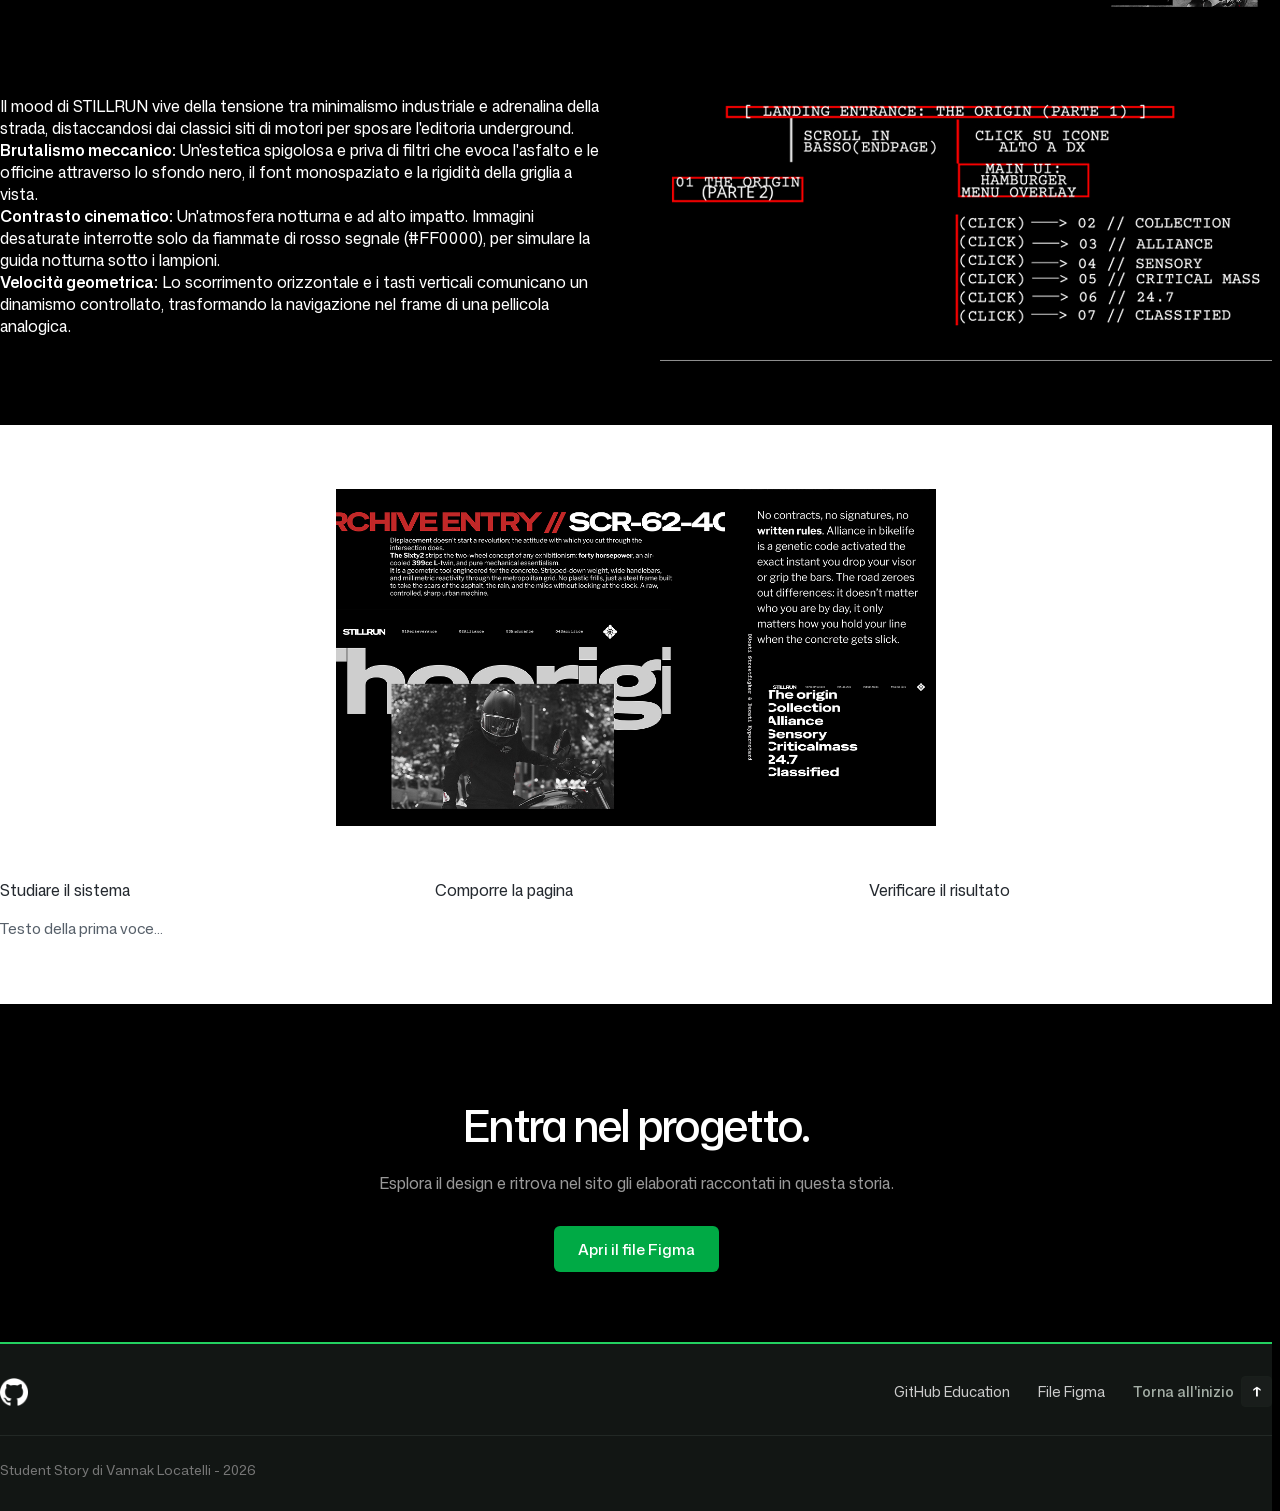
==== commit 66d4bbd2: "23 ottobre 20.14" ====
--- a/index.html
+++ b/index.html
@@ -8,7 +8,6 @@
   <link rel="stylesheet" href="style.css">
   
   <!-- IL JS DEVE AVERE defer -->
-  <script src="script.js" defer></script>
 </head>
 
 <body>
@@ -119,11 +118,11 @@
 
    
 
-
-
 <section id="questa-pagina" aria-labelledby="section-title" class="theme-light border-top">
-
-  <div class="breakdownTabs border-block">
+  
+
+
+  <div class="breakdownTabs border-block" data-active="0">
     <div class="breakdownTabs-content container border-inline">
       
       <!-- Immagini -->
@@ -139,7 +138,7 @@
         </div>
       </div>
 
-      <!-- Accordion / Schede -->
+  
       <ul class="breakdownTabs-list">
         <li class="breakdownTabs-item is-selected" id="breakdownTabs-item-study">
           <button type="button" class="breakdownTabs-button">
@@ -172,7 +171,6 @@
     </div>
   </div>
 </section>
-</section>
 
 
 
@@ -215,7 +213,7 @@
         <p class="footer-subtitle">
           Esplora il design e ritrova nel sito gli elaborati raccontati in questa storia.
         </p>
-        <a href="https://www.figma.com/proto/sFlde48P5YhAInU2dSzeS0/MORGANTI-UX-UI?node-id=820-503&t=zGFscXm33Yujxi1F-1&scaling=scale-down-width&content-scaling=fixed&page-id=820%3A502" target="_blank" rel="noopener noreferrer" class="button-figma">Apri il file Figma</a>
+        <a href="https://www.figma.com/design/f5mjwhbGdr8mocZMswtRsD/esame-html?node-id=18-1527&t=B1RnyNc4Mba0O7qS-1" target="_blank" rel="noopener noreferrer" class="button-figma">Apri il file Figma</a>
       </div>
     </div>
 
@@ -230,7 +228,7 @@
           
           <nav class="footer-nav" aria-label="Link del footer">
             <a href="https://github.com/education" class="footer-link">GitHub Education</a>
-            <a href="https://www.figma.com/proto/sFlde48P5YhAInU2dSzeS0/MORGANTI-UX-UI" target="_blank" rel="noopener noreferrer" class="footer-link">File Figma</a>
+            <a href="https://www.figma.com/design/f5mjwhbGdr8mocZMswtRsD/esame-html?node-id=18-1527&t=B1RnyNc4Mba0O7qS-1" target="_blank" rel="noopener noreferrer" class="footer-link">File Figma</a>
             <a href="#top" class="footer-back-to-top">
               <span>Torna all'inizio</span>
               <span class="arrow-box" aria-hidden="true">↑</span>
@@ -245,6 +243,8 @@
     </div>
   </footer>
 
+  <script src="main.js" defer></script>
+
 </body>
 
 </html>
--- a/style.css
+++ b/style.css
@@ -1346,4 +1346,44 @@
   color: #57606a;
   font-size: 0.95rem;
   line-height: 1.5;
+}
+
+.breakdownTabs-button {
+  border: 0;
+  background: transparent;
+  color: inherit;
+  font: inherit;
+  text-align: left;
+  width: 100%;
+  cursor: pointer; 
+  padding: 1rem 0;
+}
+
+/* Nasconde tutte le immagini di base */
+.breakdownTabs-visual {
+  display: none;
+}
+
+/* Mostra l'immagine corrispondente all'attributo data-active del contenitore */
+.breakdownTabs[data-active="0"] .breakdownTabs-visual-study,
+.breakdownTabs[data-active="1"] .breakdownTabs-visual-layout,
+.breakdownTabs[data-active="2"] .breakdownTabs-visual-check {
+  display: block;
+}
+
+/* Gestione dei testi su mobile */
+.breakdownTabs-item:not(.is-selected) .breakdownTabs-text {
+  display: none;
+}
+
+@media (min-width: 1000px) {
+  .breakdownTabs-list {
+    display: grid;
+    grid-template-columns: repeat(3, minmax(0, 1fr));
+    gap: 2rem;
+  }
+  
+  .breakdownTabs-item .breakdownTabs-text {
+    display: block;
+  }
 }
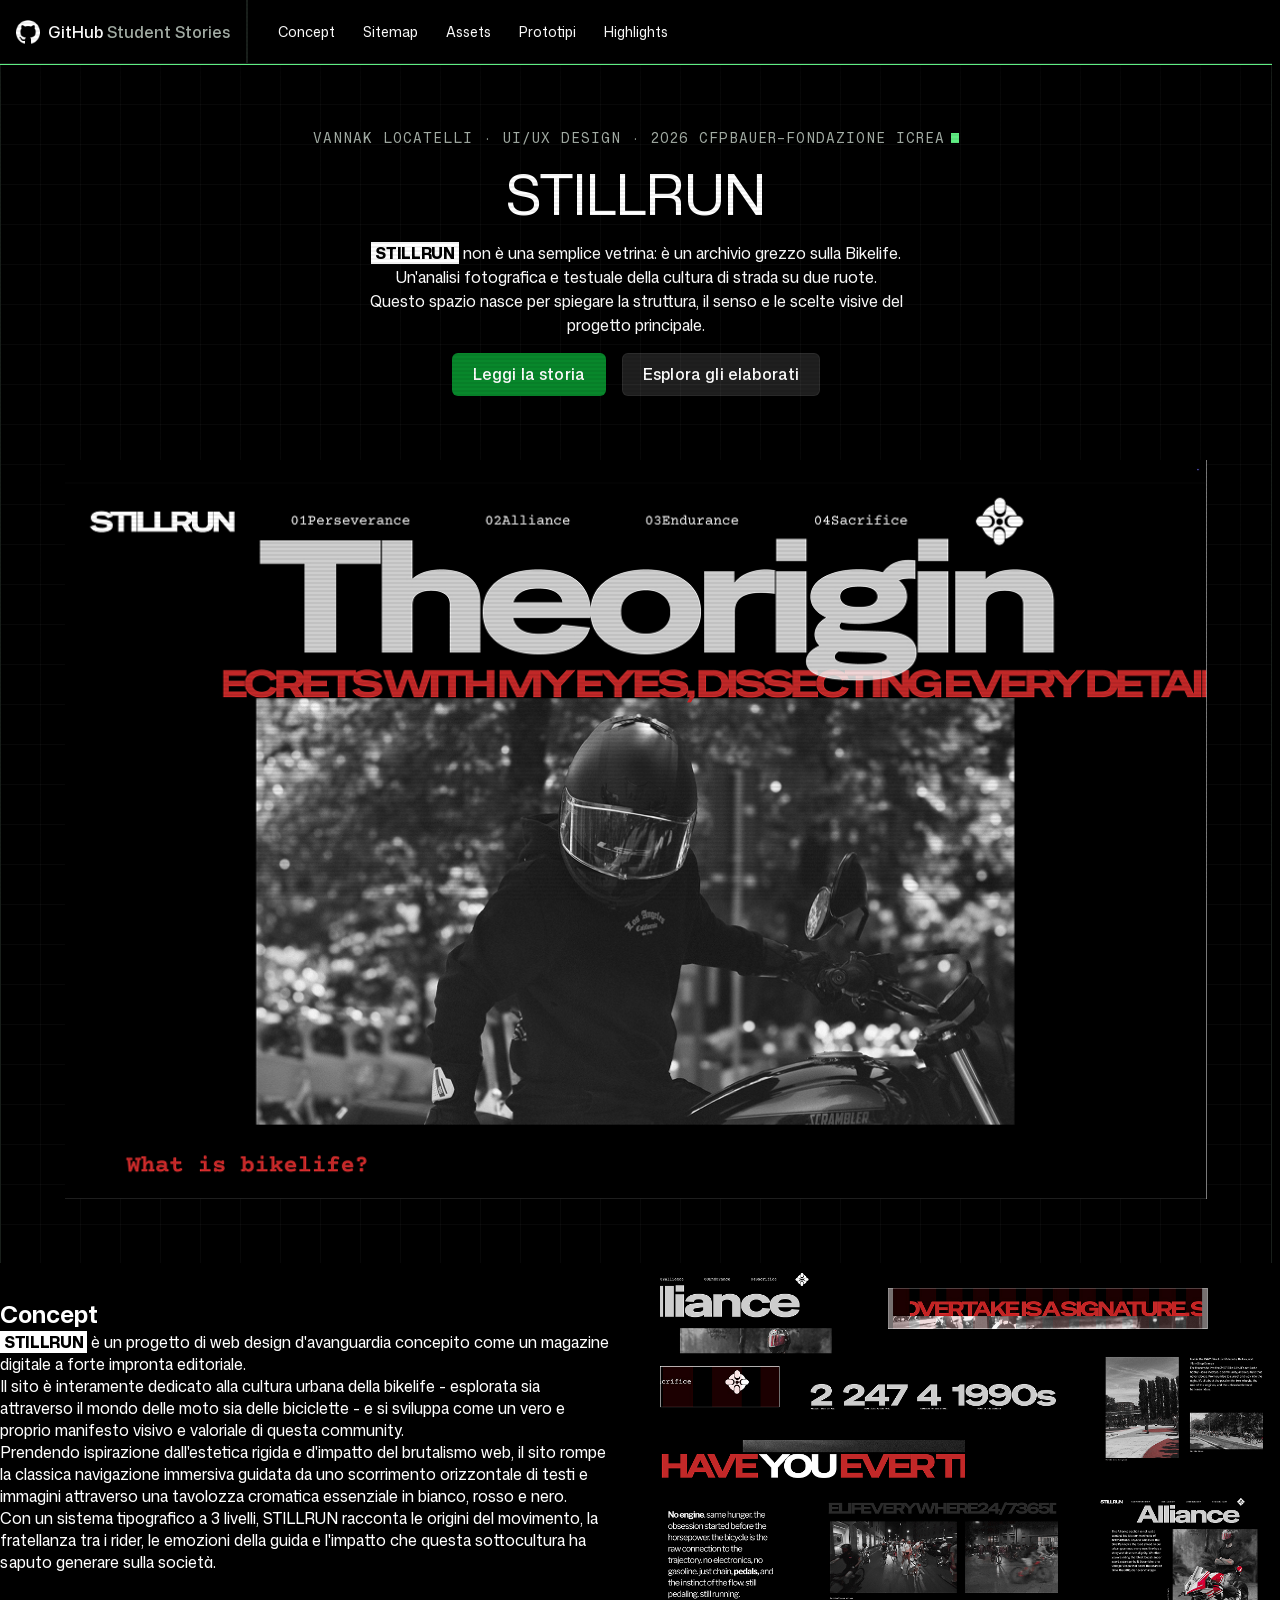
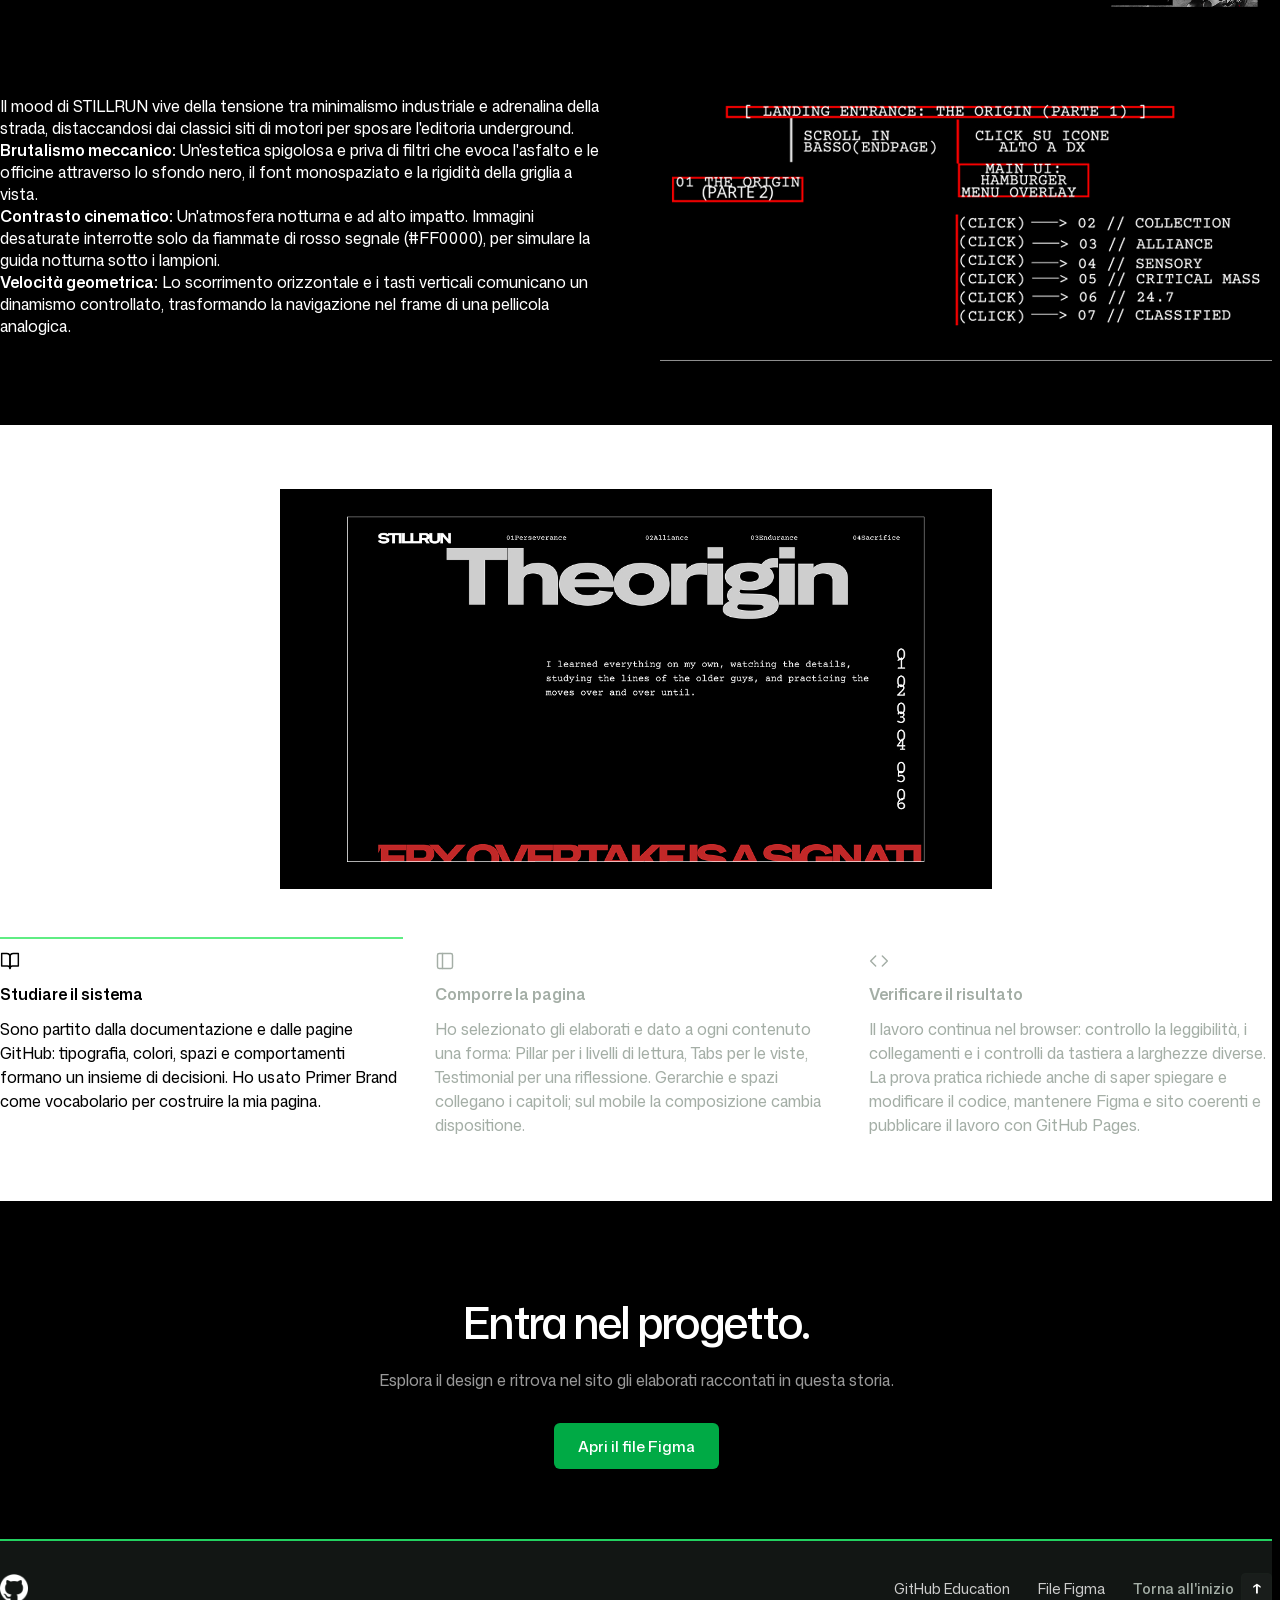
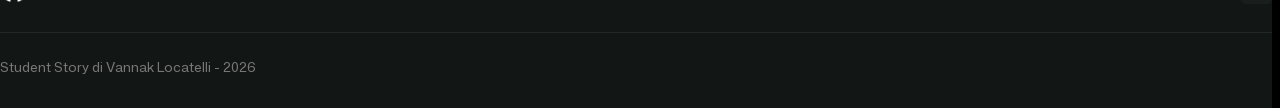
==== commit 5a136046: "25 ottobre 19:01" ====
--- a/index.html
+++ b/index.html
@@ -112,89 +112,82 @@
         </ul>
       </div>
       <img class="hero-image" src="assets/images/Component 7 1.jpg" alt="Componente 7">
-      
-    </section>
-
-
-   
-
-<section id="questa-pagina" aria-labelledby="section-title" class="theme-light border-top">
-  
-
-
-  <div class="breakdownTabs border-block" data-active="0">
+ </section>
+
+
+
+<section id="questa-pagina" class="theme-light">
+<div class="breakdownTabs border-block">
     <div class="breakdownTabs-content container border-inline">
-      
-      <!-- Immagini -->
-      <div class="breakdownTabs-visuals">
-        <div class="breakdownTabs-visual breakdownTabs-visual-study">
-          <img src="assets/images/Component 5.jpg" alt="Studiare" width="600" height="400">
-        </div>
-        <div class="breakdownTabs-visual breakdownTabs-visual-layout">
-          <img src="assets/images/Group 1.jpg" alt="Comporre" width="600" height="400">
-        </div>
-        <div class="breakdownTabs-visual breakdownTabs-visual-check">
-          <img src="assets/images/Component 9.jpg" alt="Verificare" width="600" height="400">
-        </div>
-      </div>
-
-  
-      <ul class="breakdownTabs-list">
-        <li class="breakdownTabs-item is-selected" id="breakdownTabs-item-study">
-          <button type="button" class="breakdownTabs-button">
-            <span class="breakdownTabs-title">
-              <span class="text-size-350">Studiare il sistema</span>
-            </span>
-          </button>
-          <p class="breakdownTabs-text text-size-200 color-muted">Testo della prima voce...</p>
-        </li>
-
-        <li class="breakdownTabs-item" id="breakdownTabs-item-layout">
-          <button type="button" class="breakdownTabs-button">
-            <span class="breakdownTabs-title">
-              <span class="text-size-350">Comporre la pagina</span>
-            </span>
-          </button>
-          <p class="breakdownTabs-text text-size-200 color-muted">Testo della seconda voce...</p>
-        </li>
-
-        <li class="breakdownTabs-item" id="breakdownTabs-item-check">
-          <button type="button" class="breakdownTabs-button">
-            <span class="breakdownTabs-title">
-              <span class="text-size-350">Verificare il risultato</span>
-            </span>
-          </button>
-          <p class="breakdownTabs-text text-size-200 color-muted">Testo della terza voce...</p>
-        </li>
-      </ul>
-
-    </div>
+    
+    <div class="breakdownTabs-visuals">
+      <img class="breakdownTabs-visual breakdownTabs-visual-study" src="assets/images/Component 9.jpg" alt="Studiare il sistema: tipografia, token e componenti" width="800" height="450">
+      <img class="breakdownTabs-visual breakdownTabs-visual-layout" src="assets/images/Group 1.jpg" alt="Comporre la pagina: griglie e struttura" width="800" height="450">
+      <img class="breakdownTabs-visual breakdownTabs-visual-check" src="assets/images/Component 9.jpg" alt=""Verificare il risultato: accessibilità e test" width="800" height="450">
+      </div>
+    </div>
+
+ <!-- Pulsanti e testi (Con le icone e tutti e 3 visibili) -->
+<ul class="breakdownTabs-list">
+  
+  <!-- 1. Studiare il sistema (Libro outline) -->
+  <li id="breakdownTabs-item-study" class="breakdownTabs-item is-selected">
+    <button type="button" class="breakdownTabs-button">
+      <svg class="icon" width="20" height="20" viewBox="0 0 24 24" fill="none" stroke="currentColor" stroke-width="1.75" stroke-linecap="round" stroke-linejoin="round">
+        <path d="M2 3h6a4 4 0 0 1 4 4v14a3 3 0 0 0-3-3H2z"></path>
+        <path d="M22 3h-6a4 4 0 0 0-4 4v14a3 3 0 0 1 3-3h7z"></path>
+      </svg>
+      <span class="breakdownTabs-title text-size-350">
+        Studiare il sistema
+        <svg class="icon breakdownTabs-toggle" width="12" height="12" viewBox="0 0 12 12" fill="currentColor">
+          <path d="M6 8L1 3h10L6 8z"/>
+        </svg>
+      </span>
+    </button>
+    <p class="breakdownTabs-text text-size-200 color-muted">Sono partito dalla documentazione e dalle pagine GitHub: tipografia, colori, spazi e comportamenti formano un insieme di decisioni. Ho usato Primer Brand come vocabolario per costruire la mia pagina.</p>
+  </li>
+
+  <!-- 2. Comporre la pagina (Layout 2 colonne/rettangoli outline) -->
+  <li id="breakdownTabs-item-layout" class="breakdownTabs-item">
+    <button type="button" class="breakdownTabs-button">
+      <svg class="icon" width="20" height="20" viewBox="0 0 24 24" fill="none" stroke="currentColor" stroke-width="1.75" stroke-linecap="round" stroke-linejoin="round">
+        <rect x="3" y="3" width="18" height="18" rx="2" ry="2"></rect>
+        <line x1="9" y1="3" x2="9" y2="21"></line>
+      </svg>
+      <span class="breakdownTabs-title text-size-350">
+        Comporre la pagina
+        <svg class="icon breakdownTabs-toggle" width="12" height="12" viewBox="0 0 12 12" fill="currentColor">
+          <path d="M6 8L1 3h10L6 8z"/>
+        </svg>
+      </span>
+    </button>
+    <p class="breakdownTabs-text text-size-200 color-muted">Ho selezionato gli elaborati e dato a ogni contenuto una forma: Pillar per i livelli di lettura, Tabs per le viste, Testimonial per una riflessione. Gerarchie e spazi collegano i capitoli; sul mobile la composizione cambia dispositione.</p>
+  </li>
+
+  <!-- 3. Verificare il risultato (Simbolo codice < > outline) -->
+  <li id="breakdownTabs-item-check" class="breakdownTabs-item">
+    <button type="button" class="breakdownTabs-button">
+      <svg class="icon" width="20" height="20" viewBox="0 0 24 24" fill="none" stroke="currentColor" stroke-width="1.75" stroke-linecap="round" stroke-linejoin="round">
+        <polyline points="16 18 22 12 16 6"></polyline>
+        <polyline points="8 6 2 12 8 18"></polyline>
+      </svg>
+      <span class="breakdownTabs-title text-size-350">
+        Verificare il risultato
+        <svg class="icon breakdownTabs-toggle" width="12" height="12" viewBox="0 0 12 12" fill="currentColor">
+          <path d="M6 8L1 3h10L6 8z"/>
+        </svg>
+      </span>
+    </button>
+    <p class="breakdownTabs-text text-size-200 color-muted">Il lavoro continua nel browser: controllo la leggibilità, i collegamenti e i controlli da tastiera a larghezze diverse. La prova pratica richiede anche di saper spiegare e modificare il codice, mantenere Figma e sito coerenti e pubblicare il lavoro con GitHub Pages.</p>
+  </li>
+
+</ul>
+
+
   </div>
 </section>
 
-
-
-
-
-
-
-
-
-
-
-
-
-
-
-
-
-
-
-
-
-
-
-    <section id="prototipi" class="container">
+ <section id="prototipi" class="container">
     
     </section>
 
@@ -204,6 +197,30 @@
     </section>
 
   </main>
+
+  
+
+
+
+
+
+
+
+
+
+
+
+
+
+
+
+
+
+
+
+
+
+
 
   
   <footer>
--- a/style.css
+++ b/style.css
@@ -1338,36 +1338,24 @@
 
 /* Immagini e testi */
 .breakdownTabs-visuals {
-  text-align: center;
-  margin-bottom: 2rem;
-}
-
-.breakdownTabs-text {
-  color: #57606a;
-  font-size: 0.95rem;
-  line-height: 1.5;
-}
-
-.breakdownTabs-button {
-  border: 0;
-  background: transparent;
-  color: inherit;
-  font: inherit;
-  text-align: left;
   width: 100%;
-  cursor: pointer; 
-  padding: 1rem 0;
-}
-
-/* Nasconde tutte le immagini di base */
+  margin-bottom: var(--spacing-24, 24px);
+  overflow: hidden;
+  border-radius: 8px; /* Smussatura opzionale per pulire i bordi */
+}
+
 .breakdownTabs-visual {
   display: none;
-}
-
-/* Mostra l'immagine corrispondente all'attributo data-active del contenitore */
-.breakdownTabs[data-active="0"] .breakdownTabs-visual-study,
-.breakdownTabs[data-active="1"] .breakdownTabs-visual-layout,
-.breakdownTabs[data-active="2"] .breakdownTabs-visual-check {
+  width: 100%;
+  max-height: 400px; /* Evita che l'immagine diventi troppo alta */
+  object-fit: contain; /* Mantiene le proporzioni corrette senza tagliare l'immagine */
+  height: auto;
+}
+
+/* Mostra l'immagine attiva */
+.breakdownTabs:has(#breakdownTabs-item-study.is-selected) .breakdownTabs-visual-study,
+.breakdownTabs:has(#breakdownTabs-item-layout.is-selected) .breakdownTabs-visual-layout,
+.breakdownTabs:has(#breakdownTabs-item-check.is-selected) .breakdownTabs-visual-check {
   display: block;
 }
 
@@ -1386,4 +1374,172 @@
   .breakdownTabs-item .breakdownTabs-text {
     display: block;
   }
-}+}
+
+.breakdownTabs-visual { display: none; }
+.breakdownTabs:has(.breakdownTabs-item:nth-child(1).is-selected) .breakdownTabs-visual-study { display: block; }
+.breakdownTabs:has(.breakdownTabs-item:nth-child(2).is-selected) .breakdownTabs-visual-layout { display: block; }
+.breakdownTabs:has(.breakdownTabs-item:nth-child(3).is-selected) .breakdownTabs-visual-check { display: block; }
+
+/* Su mobile nascondi i testi non selezionati */
+.breakdownTabs-ready .breakdownTabs-item:not(.is-selected) .breakdownTabs-text { display: none; }
+
+/* Su desktop (da 1000px in poi) metti tutto in griglia e mostra i testi */
+@media (min-width: 1000px) {
+  .breakdownTabs-list {
+    display: grid;
+    grid-template-columns: repeat(3, 1fr);
+    gap: 20px;
+  }
+  .breakdownTabs-ready .breakdownTabs-item .breakdownTabs-text { display: block; }
+}
+
+
+.breakdownTabs-visual {
+  display: none;
+  width: 100%;
+  height: auto;
+  border-radius: 6px;
+  margin-bottom: 24px;
+}
+
+.breakdownTabs:has(#breakdownTabs-item-study.is-selected) .breakdownTabs-visual-study,
+.breakdownTabs:has(#breakdownTabs-item-layout.is-selected) .breakdownTabs-visual-layout,
+.breakdownTabs:has(#breakdownTabs-item-check.is-selected) .breakdownTabs-visual-check {
+  display: block;
+}
+
+/* 2. Lista e pulsanti */
+.breakdownTabs-list {
+  list-style: none;
+  padding: 0;
+  margin: 0;
+}
+
+.breakdownTabs-item {
+  position: relative;
+  border-bottom: 1px solid var(--color-border-muted, #d0d7de);
+  padding-block: 12px;
+}
+
+.breakdownTabs-button {
+  background: none;
+  border: none;
+  padding: 0;
+  font: inherit;
+  color: inherit;
+  cursor: pointer;
+  width: 100%;
+  display: flex;
+  flex-direction: column; /* Mette l'icona sopra e il titolo sotto */
+  align-items: flex-start;
+  gap: 12px; /* Spazio verticale tra l'icona e il titolo */
+  text-align: left;
+  margin-bottom: 12px;
+}
+
+/* Allarga l'area cliccabile all'intero blocco del list item */
+.breakdownTabs-button::after {
+  content: "";
+  position: absolute;
+  inset: 0;
+}
+
+.breakdownTabs-title {
+  display: flex;
+  justify-content: space-between;
+  align-items: center;
+  width: 100%;
+  font-weight: 600;
+}
+
+.breakdownTabs-toggle {
+  transition: transform 0.2s ease;
+}
+
+/* 3. Comportamento MOBILE (Accordion): nasconde i testi non selezionati */
+.breakdownTabs-ready .breakdownTabs-item:not(.is-selected) .breakdownTabs-text {
+  display: none;
+}
+
+/* Rotazione del triangolo e linea verde sulla voce aperta in mobile */
+.breakdownTabs-item.is-selected .breakdownTabs-toggle {
+  transform: rotate(180deg);
+}
+
+.breakdownTabs-item.is-selected {
+  border-top: 2px solid var(--color-cursor, #1a7f37);
+}
+
+
+/* 4. Comportamento DESKTOP (da 1000px in poi): 3 colonne e testi sempre fissi */
+@media (min-width: 1000px) {
+  .breakdownTabs-list {
+    display: grid;
+    grid-template-columns: repeat(3, minmax(0, 1fr));
+    gap: 32px;
+  }
+
+  .breakdownTabs-item {
+    border-bottom: none;
+    padding-block: 0;
+    color: var(--color-muted, #636c76);
+    border-top: 2px solid transparent;
+    padding-top: 12px;
+  }
+
+  /* Su desktop i testi rimangono SEMPRE tutti visibili e fissi */
+  .breakdownTabs-ready .breakdownTabs-item .breakdownTabs-text {
+    display: block !important;
+  }
+
+  /* Nasconde il triangolo di apertura su desktop */
+  .breakdownTabs-toggle {
+    display: none;
+  }
+
+  /* Stato selezionato su desktop (titolo nero e linea verde sopra) */
+  .breakdownTabs-item.is-selected {
+    color: inherit;
+    border-top-color: var(--color-cursor, #1a7f37);
+  }
+}
+
+
+
+
+
+
+
+@media (min-width: 1000px) {
+  .breakdownTabs-list {
+    display: grid;
+    grid-template-columns: repeat(3, minmax(0, 1fr));
+    gap: 32px;
+  }
+
+  .breakdownTabs-item {
+    border-bottom: none;
+    padding-block: 0;
+    color: var(--color-muted, #636c76);
+    border-top: 2px solid transparent;
+    padding-top: 12px;
+  }
+
+  /* Nasconde la freccina su desktop */
+  .breakdownTabs-toggle {
+    display: none;
+  }
+
+  .breakdownTabs-item.is-selected {
+    color: var(--color-black, #0d1117);
+    border-top-color: var(--color-cursor, #1a7f37);
+  }
+
+  /* Forza la visibilità di tutti e 3 i testi contemporaneamente su desktop */
+  .breakdownTabs .breakdownTabs-list .breakdownTabs-item .breakdownTabs-text {
+    display: block;
+  }
+}
+
+
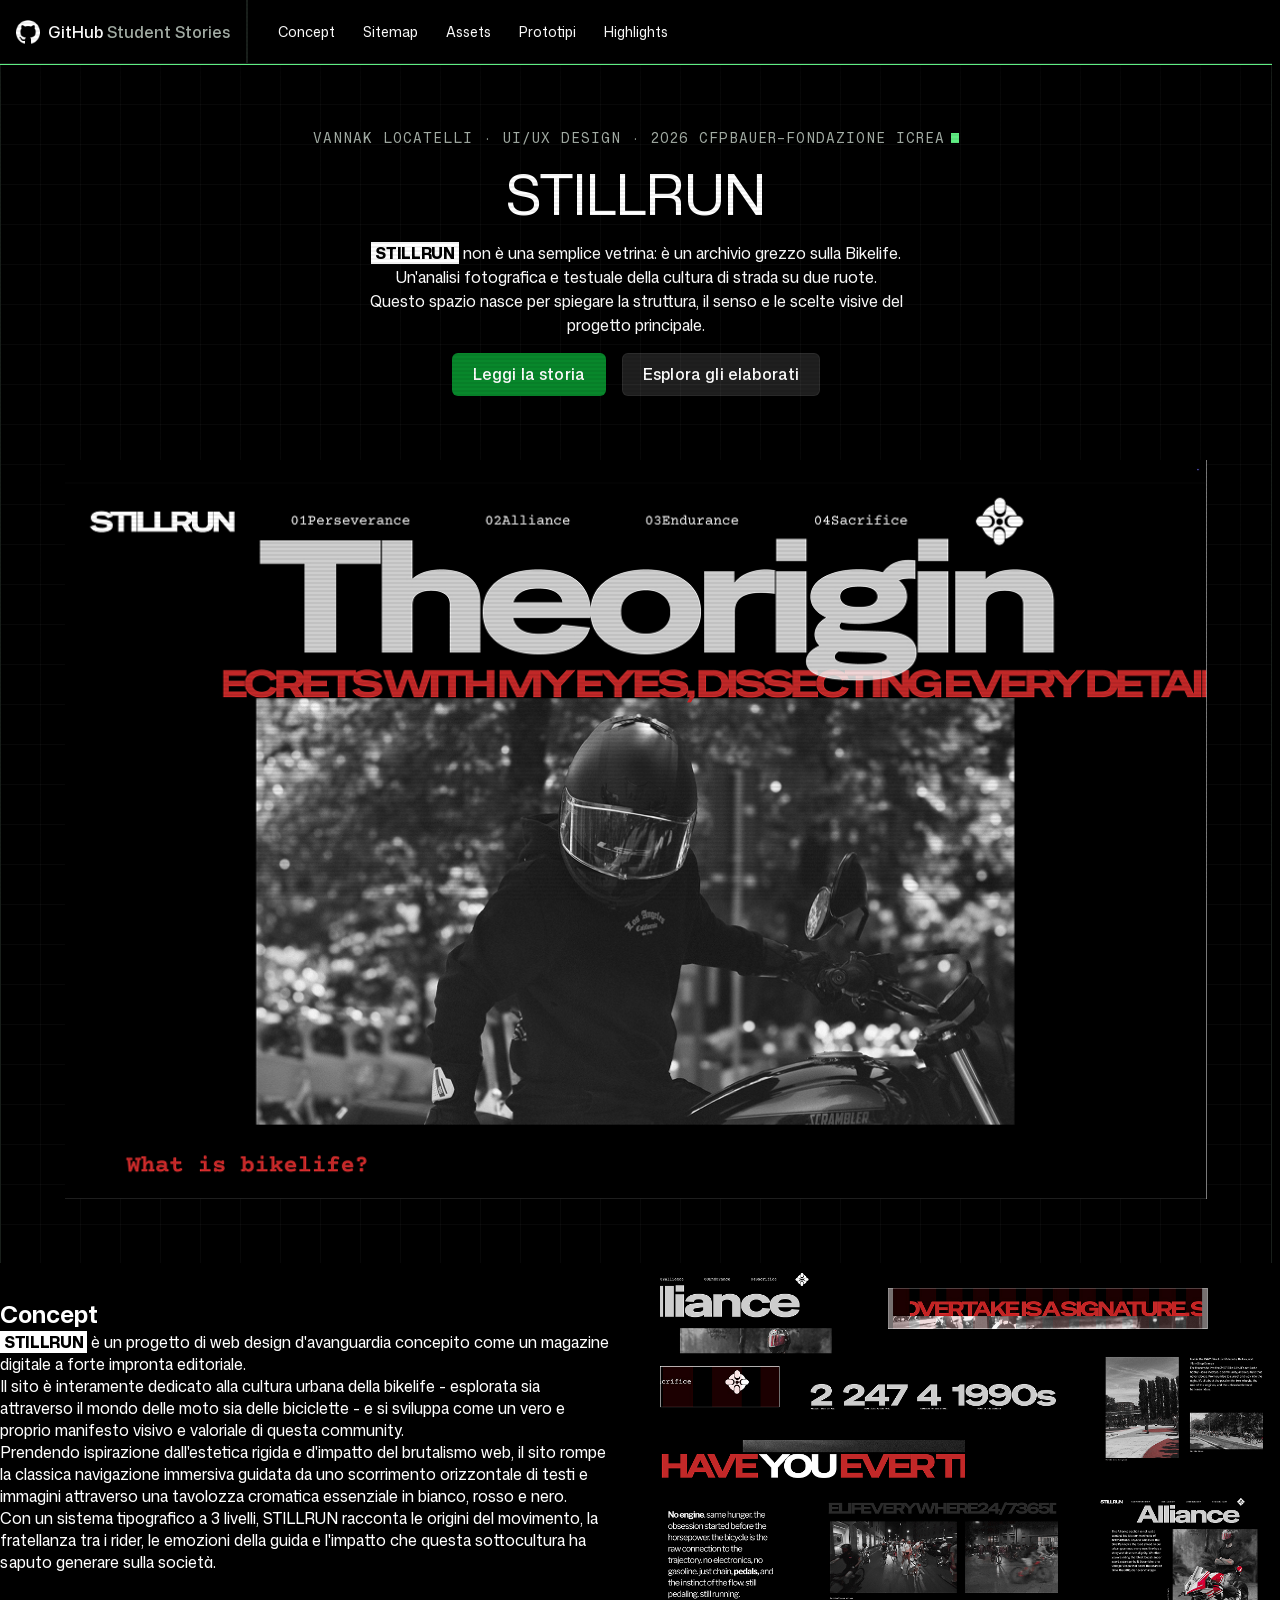
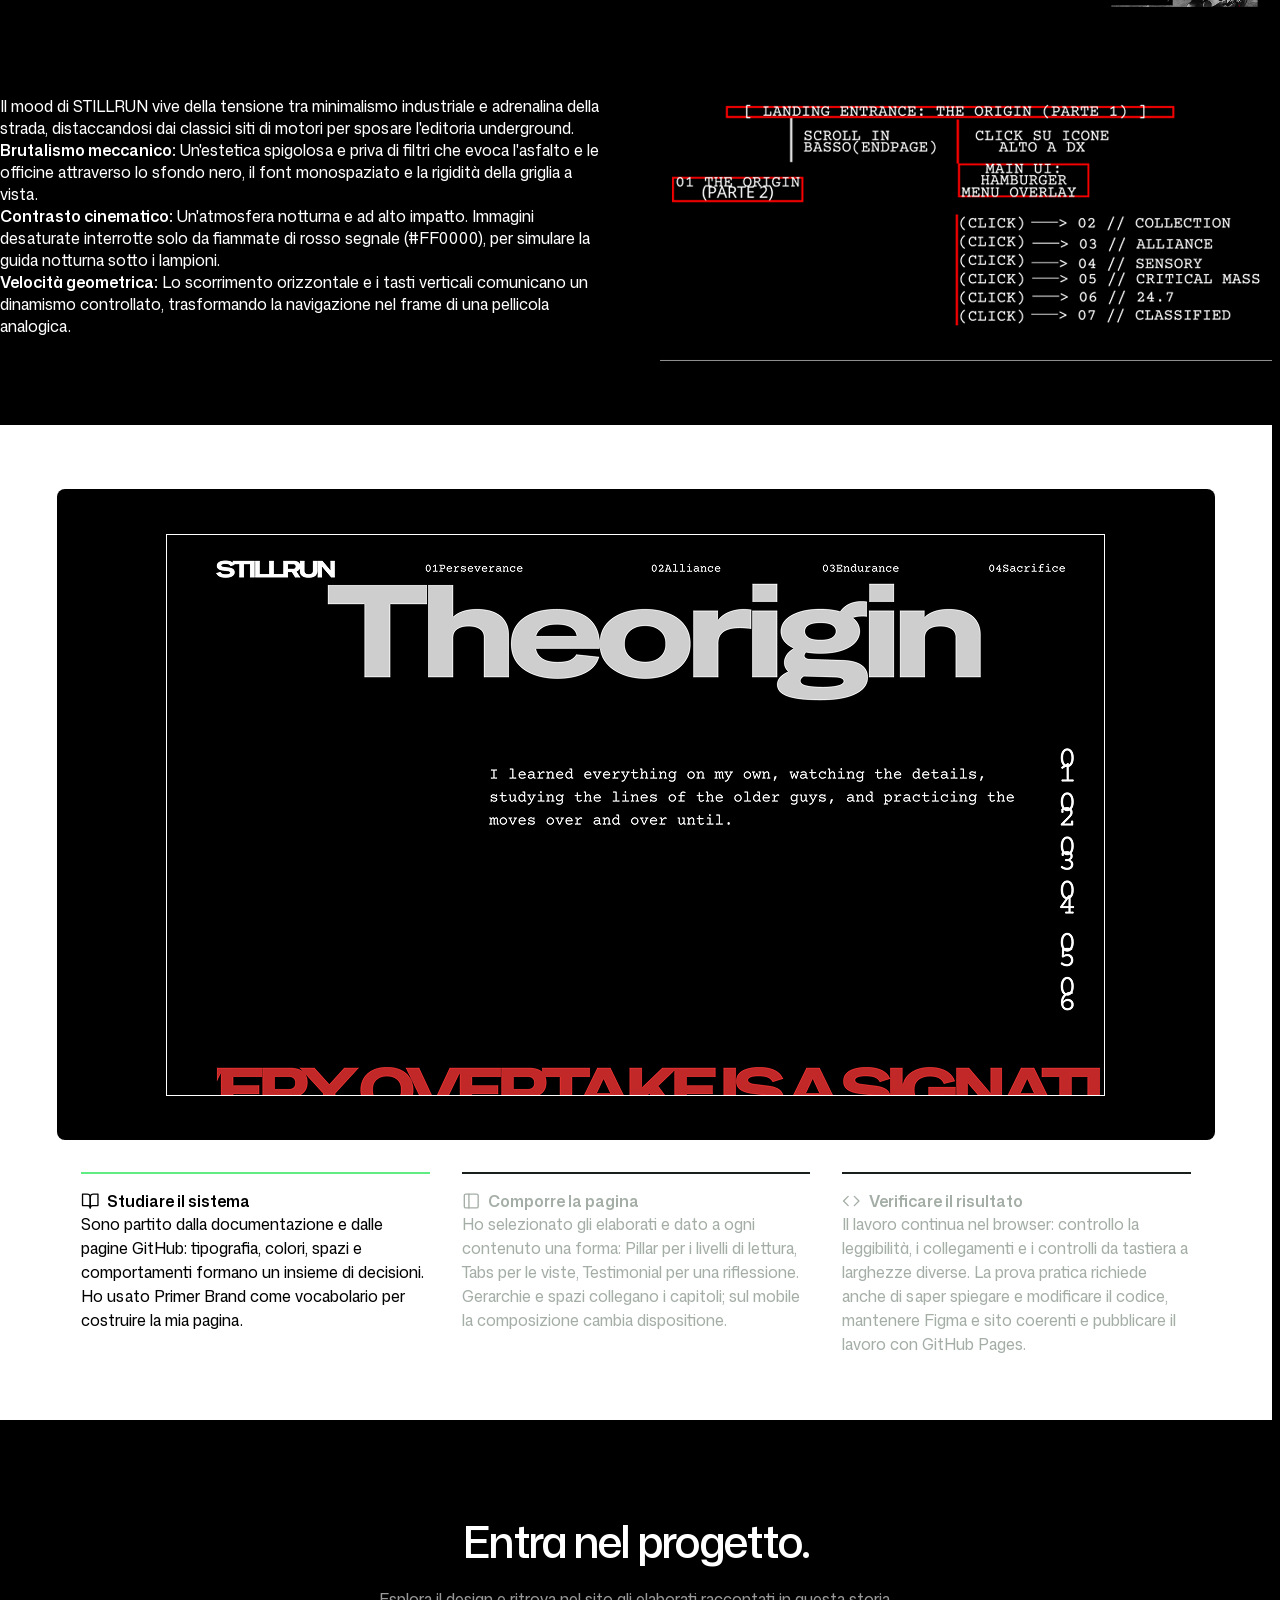
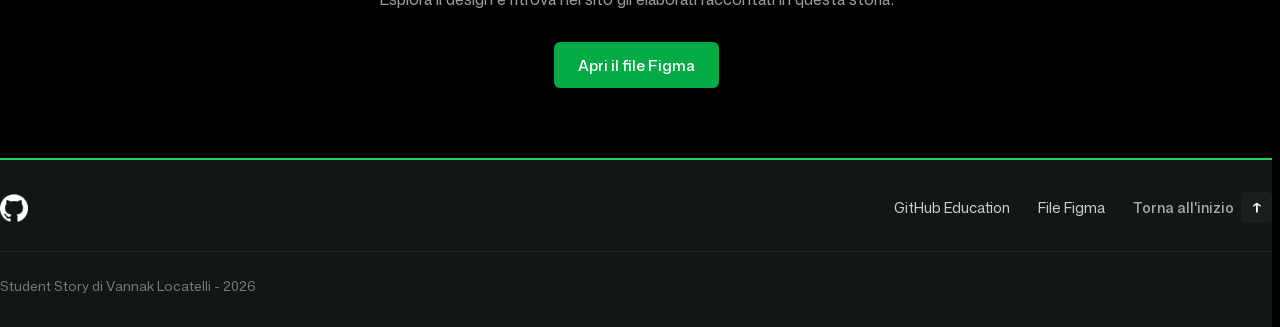
==== commit d1c7a949: "25 ottobre 20:32" ====
--- a/index.html
+++ b/index.html
@@ -127,10 +127,9 @@
       </div>
     </div>
 
- <!-- Pulsanti e testi (Con le icone e tutti e 3 visibili) -->
 <ul class="breakdownTabs-list">
   
-  <!-- 1. Studiare il sistema (Libro outline) -->
+
   <li id="breakdownTabs-item-study" class="breakdownTabs-item is-selected">
     <button type="button" class="breakdownTabs-button">
       <svg class="icon" width="20" height="20" viewBox="0 0 24 24" fill="none" stroke="currentColor" stroke-width="1.75" stroke-linecap="round" stroke-linejoin="round">
@@ -147,7 +146,7 @@
     <p class="breakdownTabs-text text-size-200 color-muted">Sono partito dalla documentazione e dalle pagine GitHub: tipografia, colori, spazi e comportamenti formano un insieme di decisioni. Ho usato Primer Brand come vocabolario per costruire la mia pagina.</p>
   </li>
 
-  <!-- 2. Comporre la pagina (Layout 2 colonne/rettangoli outline) -->
+
   <li id="breakdownTabs-item-layout" class="breakdownTabs-item">
     <button type="button" class="breakdownTabs-button">
       <svg class="icon" width="20" height="20" viewBox="0 0 24 24" fill="none" stroke="currentColor" stroke-width="1.75" stroke-linecap="round" stroke-linejoin="round">
@@ -164,7 +163,7 @@
     <p class="breakdownTabs-text text-size-200 color-muted">Ho selezionato gli elaborati e dato a ogni contenuto una forma: Pillar per i livelli di lettura, Tabs per le viste, Testimonial per una riflessione. Gerarchie e spazi collegano i capitoli; sul mobile la composizione cambia dispositione.</p>
   </li>
 
-  <!-- 3. Verificare il risultato (Simbolo codice < > outline) -->
+ 
   <li id="breakdownTabs-item-check" class="breakdownTabs-item">
     <button type="button" class="breakdownTabs-button">
       <svg class="icon" width="20" height="20" viewBox="0 0 24 24" fill="none" stroke="currentColor" stroke-width="1.75" stroke-linecap="round" stroke-linejoin="round">
--- a/style.css
+++ b/style.css
@@ -1344,12 +1344,9 @@
   border-radius: 8px; /* Smussatura opzionale per pulire i bordi */
 }
 
-.breakdownTabs-visual {
-  display: none;
-  width: 100%;
-  max-height: 400px; /* Evita che l'immagine diventi troppo alta */
-  object-fit: contain; /* Mantiene le proporzioni corrette senza tagliare l'immagine */
-  height: auto;
+.breakdownTabs-visuals img {
+  width: 1158px;
+  height: 651.38px;
 }
 
 /* Mostra l'immagine attiva */
@@ -1395,12 +1392,25 @@
 }
 
 
-.breakdownTabs-visual {
+.breakdownTabs-visuals {
+  width: 100%;
+  max-width: 1158px;
+  height: 651.38px;
+  margin: 0 auto 32px auto;
+  overflow: hidden;
+}
+
+.breakdownTabs-visuals img {
   display: none;
-  width: 100%;
-  height: auto;
-  border-radius: 6px;
-  margin-bottom: 24px;
+  width: 1158px;
+  height: 651.38px;
+  object-fit: cover;
+  margin: 0 auto;
+}
+
+.breakdownTabs-visuals img.active,
+.breakdownTabs-visuals img.is-active {
+  display: block;
 }
 
 .breakdownTabs:has(#breakdownTabs-item-study.is-selected) .breakdownTabs-visual-study,
@@ -1431,11 +1441,9 @@
   cursor: pointer;
   width: 100%;
   display: flex;
-  flex-direction: column; /* Mette l'icona sopra e il titolo sotto */
-  align-items: flex-start;
-  gap: 12px; /* Spazio verticale tra l'icona e il titolo */
+  align-items: center;
+  gap: 8px;
   text-align: left;
-  margin-bottom: 12px;
 }
 
 /* Allarga l'area cliccabile all'intero blocco del list item */
@@ -1510,36 +1518,38 @@
 
 
 
-
 @media (min-width: 1000px) {
   .breakdownTabs-list {
     display: grid;
     grid-template-columns: repeat(3, minmax(0, 1fr));
-    gap: 32px;
+    gap: 32px;                 /* Spaziatura tra le colonne come in Figma */
+    max-width: 1158px;         /* Larghezza esatta ripresa dal frame Figma */
+    margin: 0 auto;            /* Centra perfettamente il blocco nella pagina */
+    padding: 0 24px;           /* Padding laterale di sicurezza */
+    box-sizing: border-box;
   }
 
   .breakdownTabs-item {
     border-bottom: none;
-    padding-block: 0;
     color: var(--color-muted, #636c76);
-    border-top: 2px solid transparent;
-    padding-top: 12px;
-  }
-
-  /* Nasconde la freccina su desktop */
+    border-top: 2px solid var(--color-border-muted, #d0d7de);
+    padding-top: 16px;
+  }
+
+  /* Nasconde la freccia accordion su desktop */
   .breakdownTabs-toggle {
     display: none;
   }
 
+  /* Stato attivo con bordo superiore verde */
   .breakdownTabs-item.is-selected {
     color: var(--color-black, #0d1117);
     border-top-color: var(--color-cursor, #1a7f37);
   }
 
-  /* Forza la visibilità di tutti e 3 i testi contemporaneamente su desktop */
+  /* Mantiene tutti e 3 i testi visibili e affiancati */
   .breakdownTabs .breakdownTabs-list .breakdownTabs-item .breakdownTabs-text {
     display: block;
   }
-}
-
-
+} 
+
